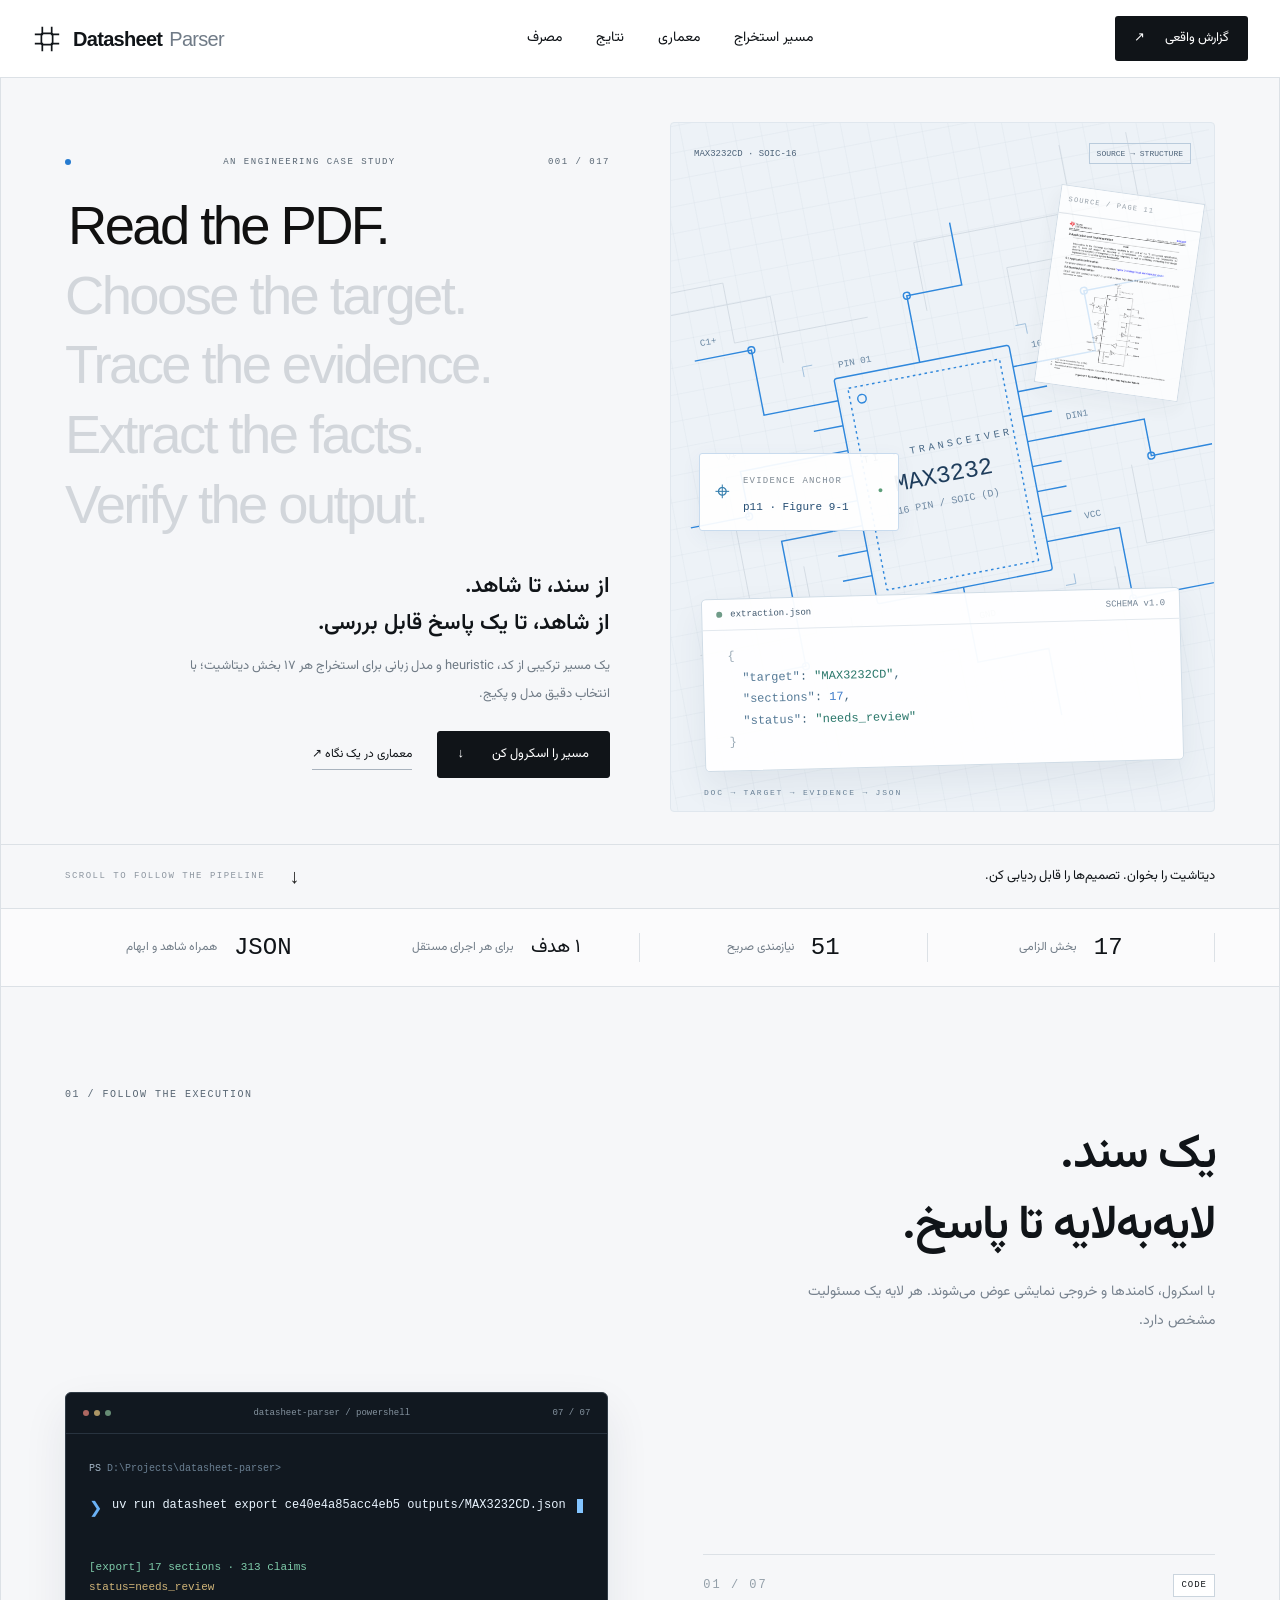
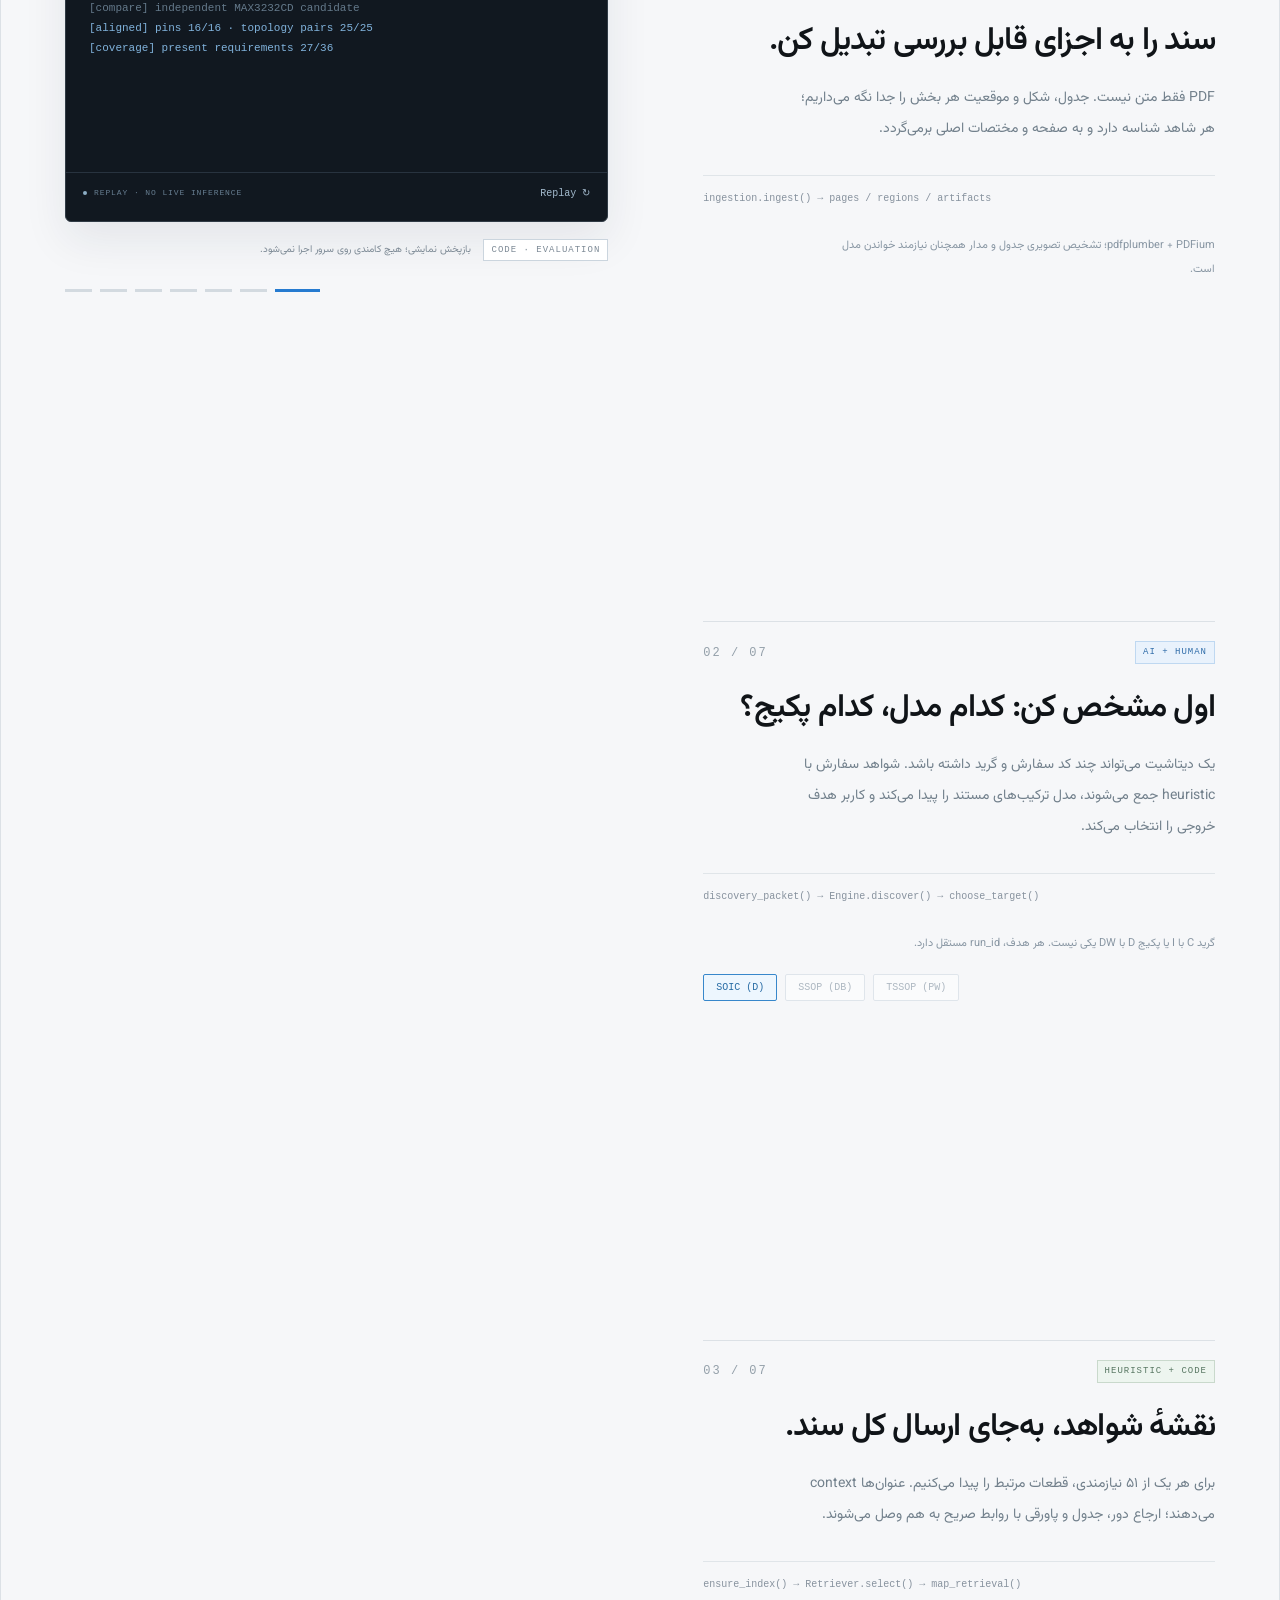
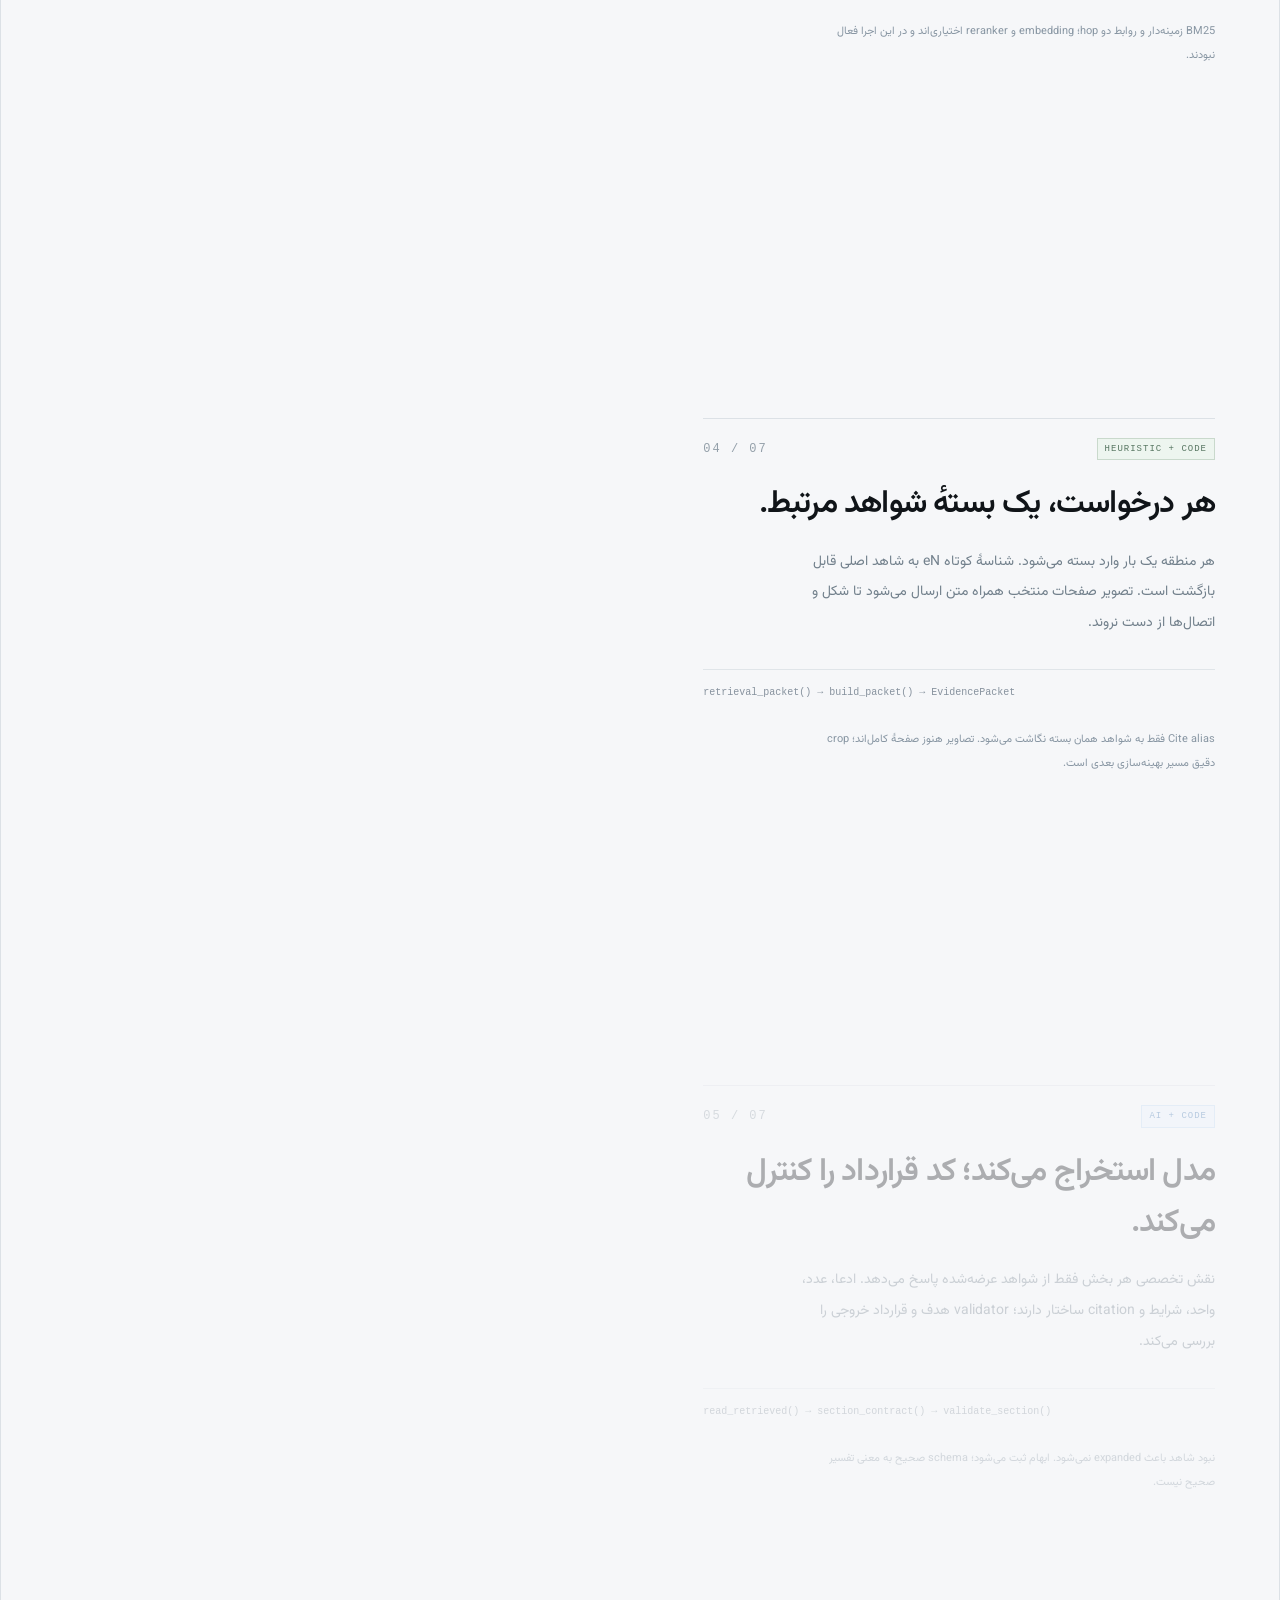
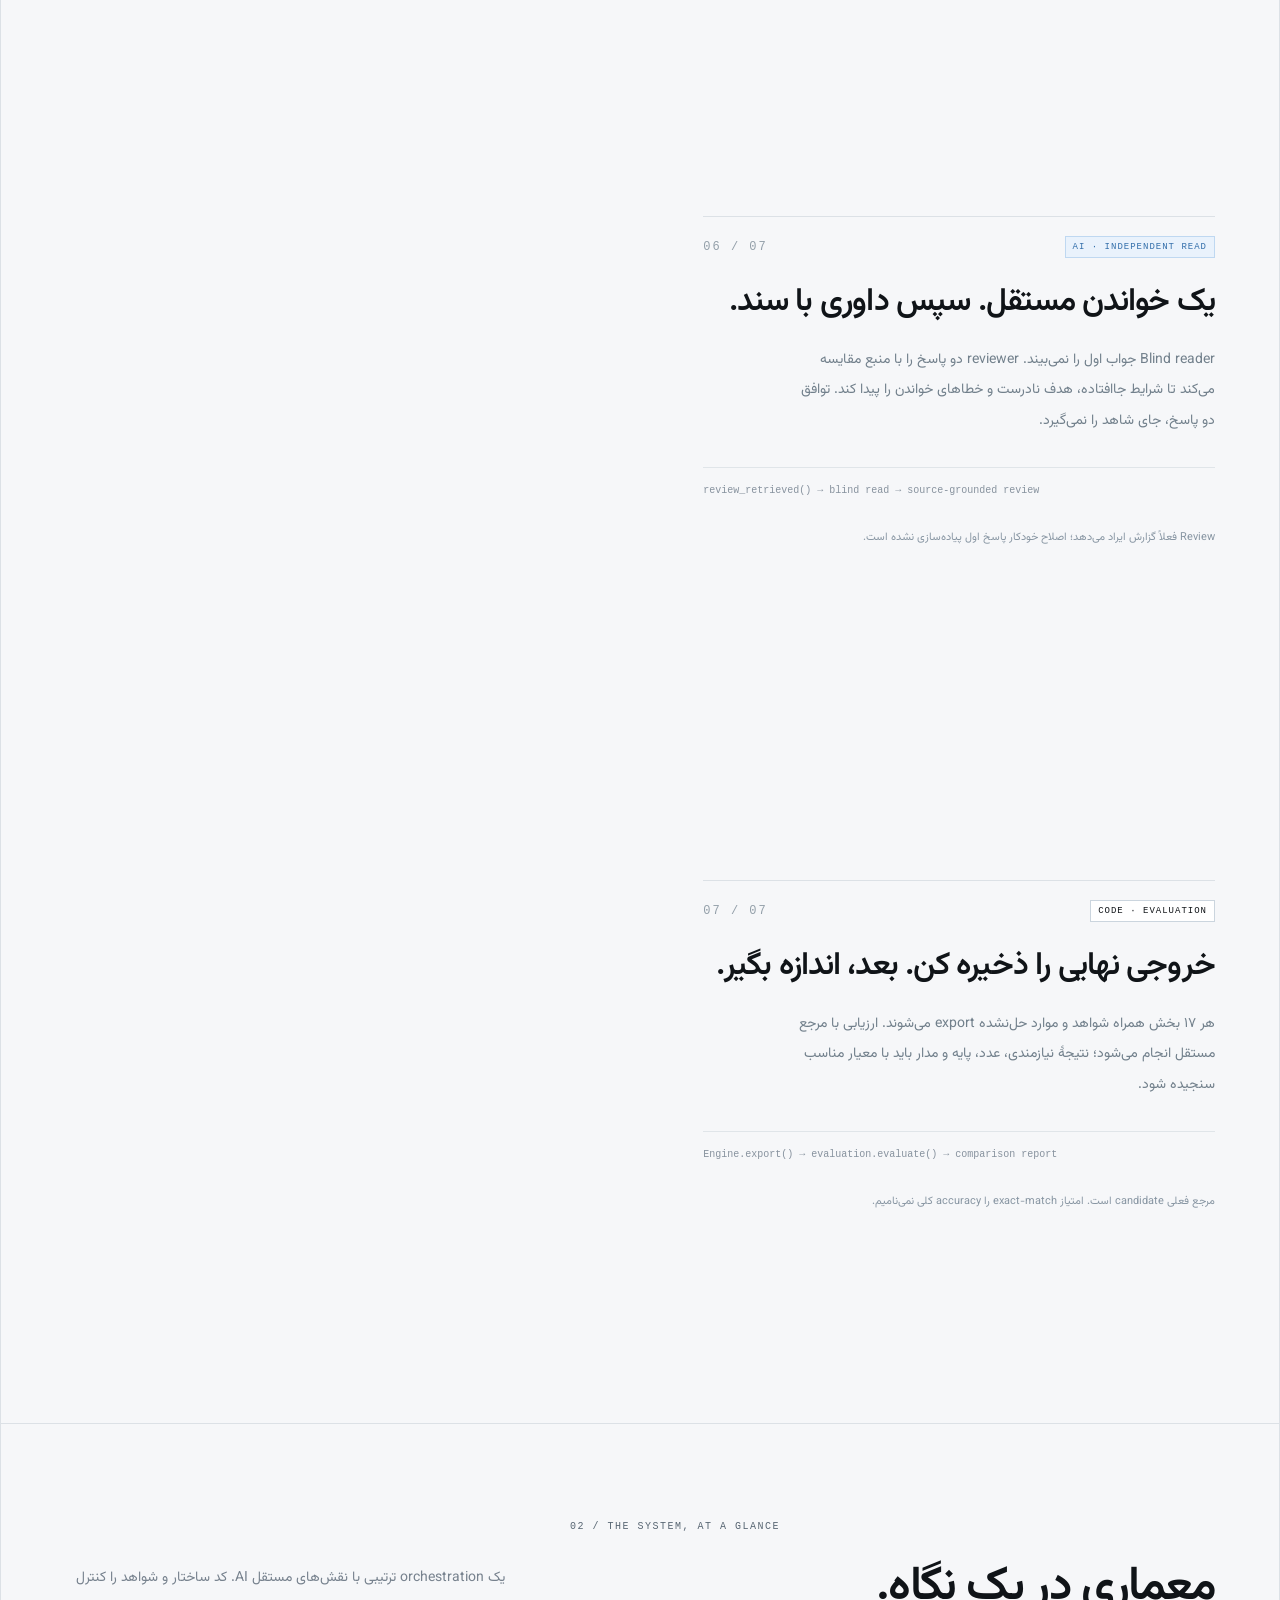
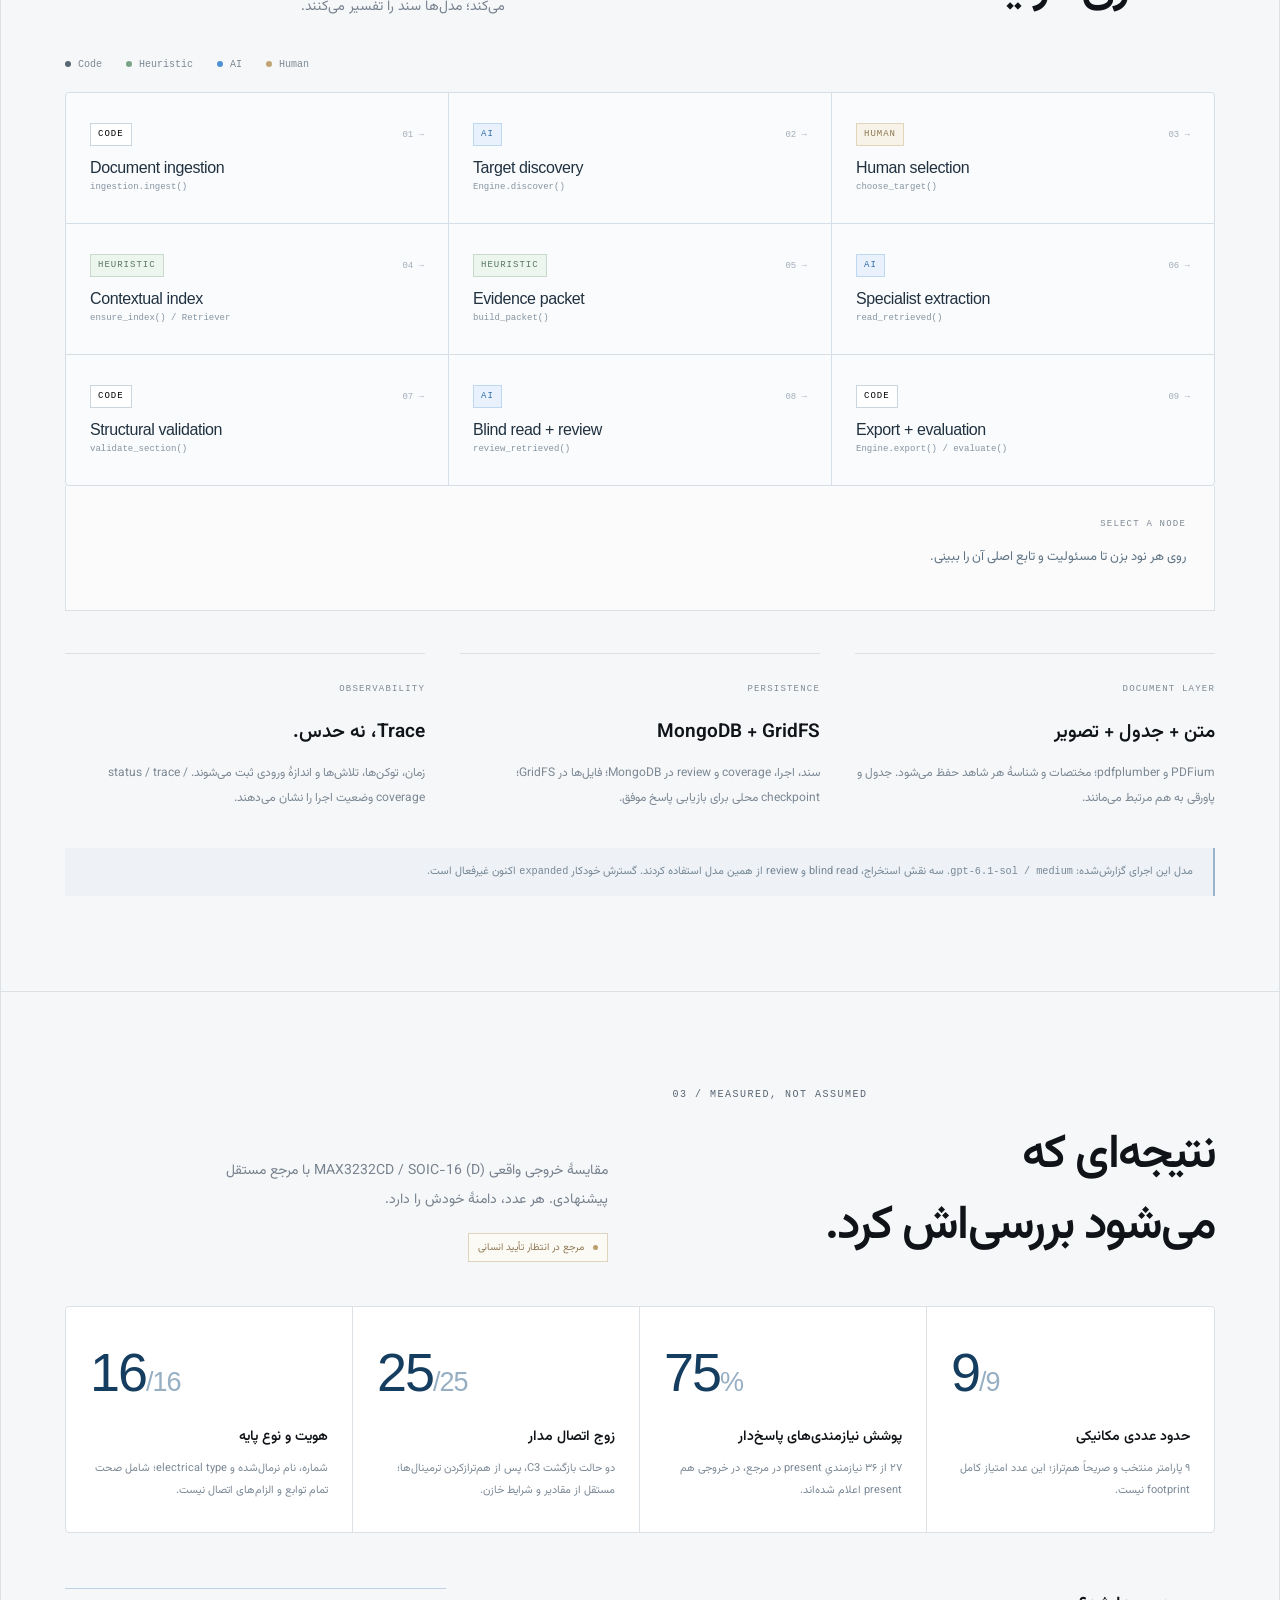
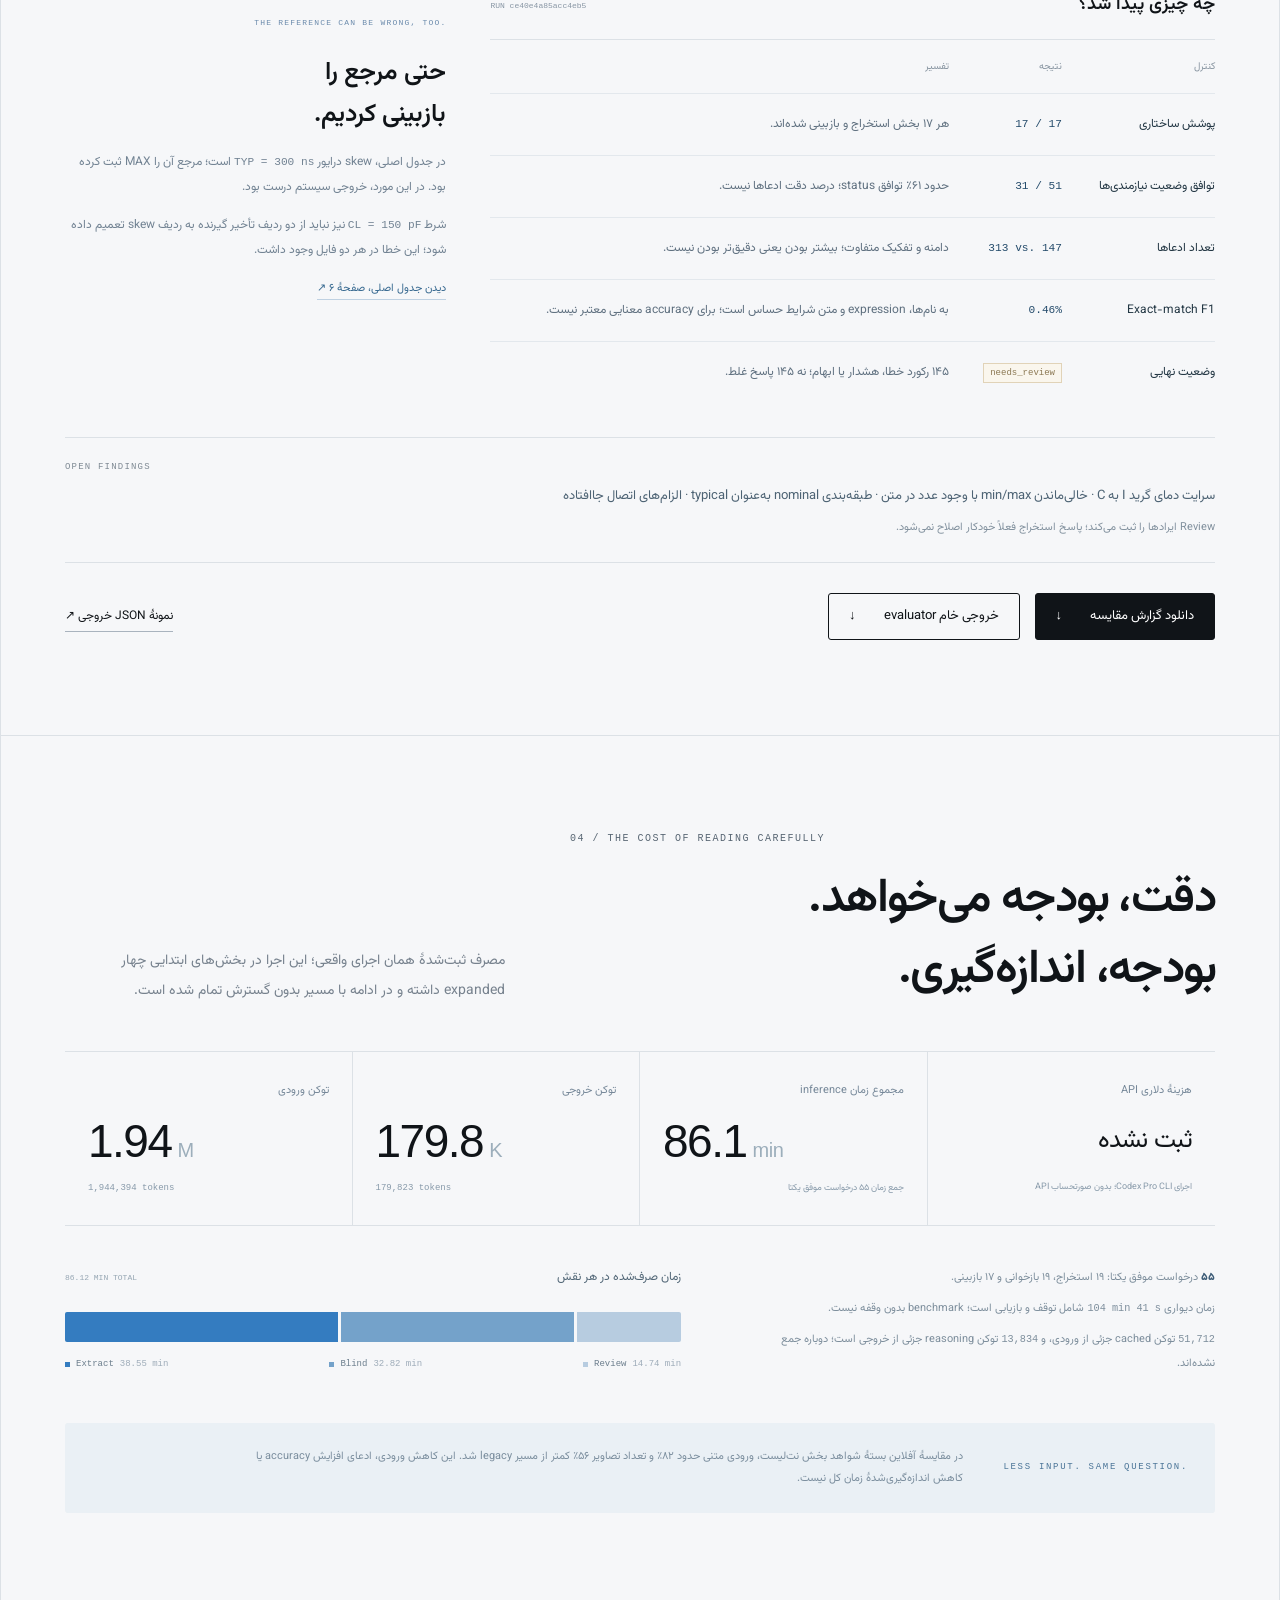
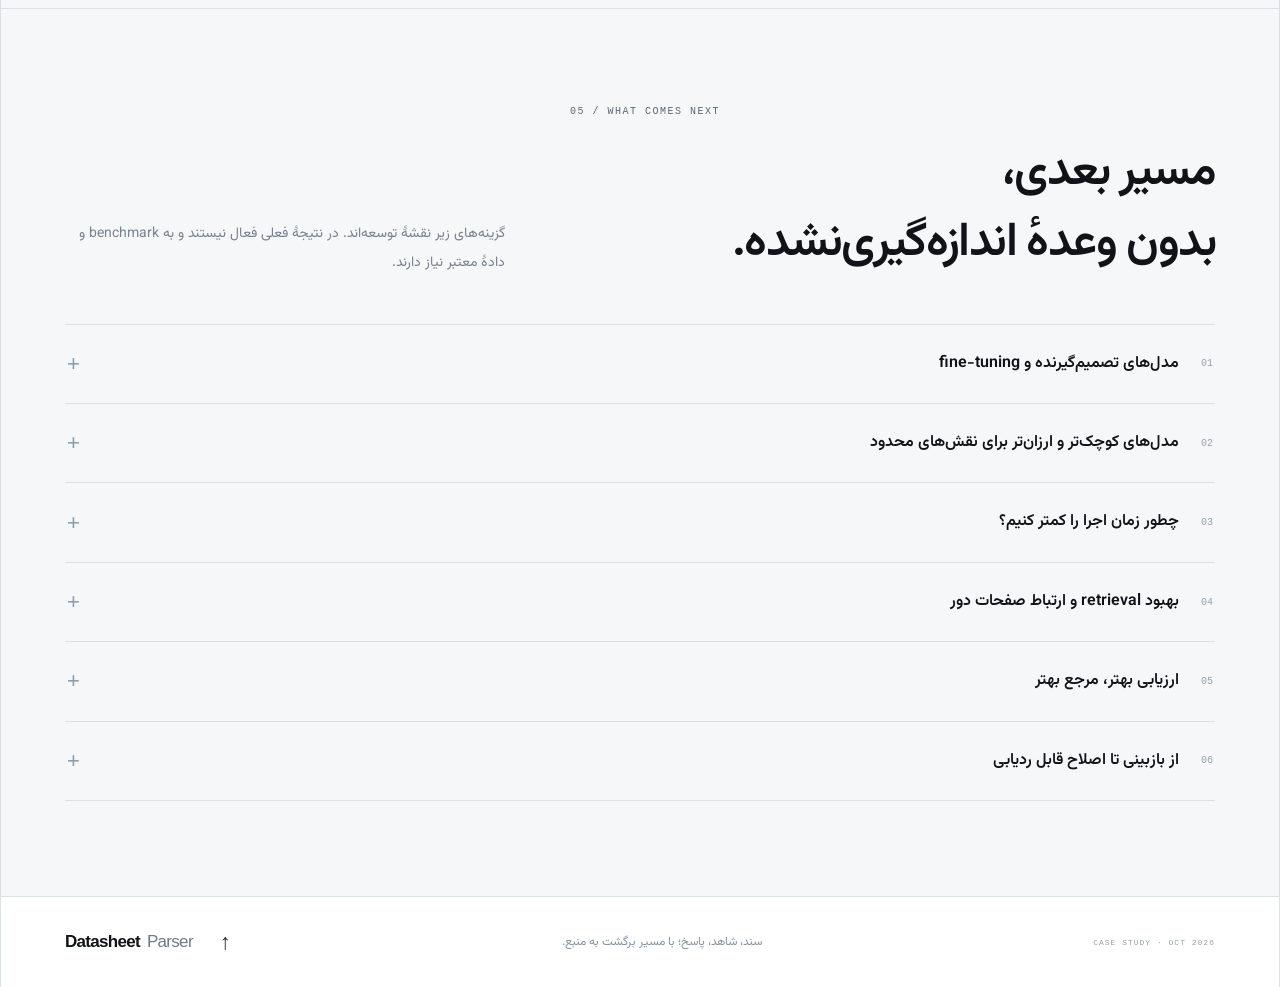
==== landing/index.html @ 8dd7b3b7 "Add interactive datasheet case study and isolated dana deployment" ====
<!doctype html>
<html lang="fa" dir="rtl">
<head>
  <meta charset="utf-8">
  <meta name="viewport" content="width=device-width,initial-scale=1">
  <meta name="theme-color" content="#f6f7f9">
  <meta name="description" content="روایت ساخت یک پایپلاین استخراج دیتاشیت: از PDF تا JSON، با شواهد، بازخوانی مستقل و ارزیابی قابل بررسی.">
  <title>Datasheet Parser — از سند تا شاهد</title>
  <link rel="icon" href="assets/favicon.svg" type="image/svg+xml">
  <link rel="stylesheet" href="styles.css">
  <script src="app.js" defer></script>
</head>
<body>
<a class="skip-link" href="#journey">رفتن به معماری</a>
<header class="topbar">
  <a class="brand" href="#top" aria-label="Datasheet Parser، ابتدای صفحه" dir="ltr"><svg viewBox="0 0 32 32" aria-hidden="true"><path d="M11 3v8H3m18-8v8h8M3 21h8v8m18-8h-8v8"/><rect x="10" y="10" width="12" height="12" rx="2"/></svg>Datasheet<span>Parser</span></a>
  <nav aria-label="منوی اصلی"><a href="#journey">مسیر استخراج</a><a href="#architecture">معماری</a><a href="#results">نتایج</a><a href="#cost">مصرف</a></nav>
  <a class="nav-cta" href="#results">گزارش واقعی <span aria-hidden="true">↗</span></a>
</header>
<main id="top" class="page-shell">
  <section class="hero" aria-labelledby="hero-title">
    <div class="hero-grid">
      <div class="hero-copy">
        <div class="eyebrow" dir="ltr"><span class="live-dot"></span> AN ENGINEERING CASE STUDY <span>001 / 017</span></div>
        <h1 id="hero-title" class="sr-only">از دیتاشیت تا خروجی ساختاریافته و قابل ردیابی</h1>
        <div class="hero-stages" dir="ltr" aria-hidden="true">
          <span class="hero-word active">Read the PDF.</span>
          <span class="hero-word">Choose the target.</span>
          <span class="hero-word">Trace the evidence.</span>
          <span class="hero-word">Extract the facts.</span>
          <span class="hero-word">Verify the output.</span>
        </div>
        <div class="hero-description"><p>از سند، تا شاهد.<br>از شاهد، تا یک پاسخ قابل بررسی.</p><span>یک مسیر ترکیبی از کد، heuristic و مدل زبانی برای استخراج هر ۱۷ بخش دیتاشیت؛ با انتخاب دقیق مدل و پکیج.</span></div>
        <div class="hero-actions"><a class="button primary" href="#journey">مسیر را اسکرول کن <span>↓</span></a><a class="text-link" href="#architecture">معماری در یک نگاه ↗</a></div>
      </div>
      <div class="hero-visual" aria-label="نمای تصویریِ تبدیل دیتاشیت به شواهد و JSON">
        <div class="blueprint-grid"></div>
        <div class="visual-topline" dir="ltr"><span>MAX3232CD · SOIC-16</span><span class="tag">SOURCE → STRUCTURE</span></div>
        <svg class="blueprint" viewBox="0 0 640 660" fill="none" aria-hidden="true">
          <g class="ghost-traces" stroke="#c2ccd6" stroke-width="1"><path d="M0 84h110v72h160M42 0v110h120v80M530 0v130h-88v70M640 480h-98v-94M0 510h140v-80M500 660v-160M140 660v-100h66"/><path d="M0 610h70v-300h110M610 0v80H340v82M300 660v-100h-30"/></g>
          <g stroke="#2582db" stroke-width="1.7"><rect x="217" y="220" width="210" height="270" rx="3"/><rect x="231" y="234" width="182" height="242" rx="1" stroke-dasharray="3 4"/><path d="M217 246h-35m35 30h-35m35 30h-35m35 30h-35m35 30h-35m35 30h-35m35 30h-35m35 30h-35M427 246h35m-35 30h35m-35 30h35m-35 30h35m-35 30h35m-35 30h35m-35 30h35m-35 30h35"/><path d="M182 246h-54v-78H60M182 306H88v54H18M182 396H120v150H45M462 246h64v-72h94M462 336h105v44h73M462 456h52v85h110M320 220v-80h66V65M320 490v90h85v80"/><circle cx="245" cy="249" r="5"/><circle cx="128" cy="168" r="4"/><circle cx="88" cy="360" r="4"/><circle cx="120" cy="546" r="4"/><circle cx="526" cy="174" r="4"/><circle cx="567" cy="380" r="4"/><circle cx="514" cy="541" r="4"/><circle cx="320" cy="140" r="4"/></g>
          <g class="signal-trace" stroke="#2582db" stroke-width="3"><path d="M18 360h70v-54h94M462 336h105v44h73M320 490v90h85v80"/></g>
          <g font-family="Consolas,monospace" text-anchor="middle"><text x="322" y="324" fill="#426382" font-size="12" letter-spacing="4">TI · TRANSCEIVER</text><text x="322" y="364" fill="#143454" font-size="28">MAX3232</text><text x="322" y="391" fill="#6a859f" font-size="12">16 PIN / SOIC (D)</text></g>
          <g fill="#63829e" font-family="Consolas,monospace" font-size="11"><text x="70" y="152">C1+</text><text x="74" y="290">V+</text><text x="477" y="319">DIN1</text><text x="476" y="438">VCC</text><text x="332" y="530">GND</text><text x="225" y="208">PIN 01</text><text x="453" y="228">16</text></g>
          <path d="M195 199h-12v12m256-12h12v12M195 511h-12v-12m256 12h12v-12" stroke="#96b9d9"/>
        </svg>
        <div class="source-tab"><span class="tiny-label" dir="ltr">SOURCE / PAGE 11</span><img src="assets/max3232-p11.png" alt="صفحهٔ ۱۱ دیتاشیت MAX3232، مدار کاربردی و اتصال خازن‌ها" width="918" height="1188"></div>
        <div class="evidence-callout" dir="ltr"><span class="crosshair">⌖</span><div><span class="tiny-label">EVIDENCE ANCHOR</span><code>p11 · Figure 9-1</code></div><span class="verified-dot">●</span></div>
        <div class="floating-output" dir="ltr"><div class="floating-head"><span><i></i> extraction.json</span><span>SCHEMA v1.0</span></div><pre><span class="muted">{</span>
  <span class="json-key">"target"</span>: <span class="json-string">"MAX3232CD"</span>,
  <span class="json-key">"sections"</span>: <span class="json-number">17</span>,
  <span class="json-key">"status"</span>: <span class="json-string">"needs_review"</span>
<span class="muted">}</span></pre></div>
        <span class="visual-index" dir="ltr">DOC → TARGET → EVIDENCE → JSON</span>
      </div>
    </div>
    <div class="hero-foot"><span>دیتاشیت را بخوان. تصمیم‌ها را قابل ردیابی کن.</span><span dir="ltr">SCROLL TO FOLLOW THE PIPELINE <span class="down-arrow">↓</span></span></div>
  </section>

  <div class="facts-strip"><div><strong dir="ltr">17</strong><span>بخش الزامی</span></div><div><strong dir="ltr">51</strong><span>نیازمندی صریح</span></div><div><strong>۱ هدف</strong><span>برای هر اجرای مستقل</span></div><div><strong dir="ltr">JSON</strong><span>همراه شاهد و ابهام</span></div></div>

  <section id="journey" class="journey" aria-labelledby="journey-title">
    <div class="section-heading"><span class="eyebrow" dir="ltr">01 / FOLLOW THE EXECUTION</span><h2 id="journey-title">یک سند.<br>لایه‌به‌لایه تا پاسخ.</h2><p>با اسکرول، کامندها و خروجی نمایشی عوض می‌شوند. هر لایه یک مسئولیت مشخص دارد.</p></div>
    <div class="journey-layout">
      <div class="terminal-track"><div class="terminal-sticky">
        <div class="terminal-window" dir="ltr"><div class="terminal-bar"><span class="window-dots"><i></i><i></i><i></i></span><span>datasheet-parser / powershell</span><span id="terminal-progress">01 / 07</span></div><div class="terminal-body"><div class="terminal-path"><span>PS</span> D:\Projects\datasheet-parser&gt;</div><div class="terminal-command"><span class="prompt-symbol">❯</span><code id="terminal-command"></code><span class="cursor" aria-hidden="true"></span></div><div id="terminal-output" class="terminal-output" aria-live="off"></div></div><div class="terminal-footer"><span><i></i> REPLAY · NO LIVE INFERENCE</span><button id="replay" type="button">Replay ↻</button></div></div>
        <div class="terminal-meta"><span id="terminal-role" class="node-label">CODE</span><span>بازپخش نمایشی؛ هیچ کامندی روی سرور اجرا نمی‌شود.</span></div>
        <div id="step-dots" class="step-dots" aria-label="انتخاب مرحله"></div>
      </div></div>
      <div id="story-steps" class="story-steps"></div>
    </div>
  </section>

  <section id="architecture" class="architecture section-pad" aria-labelledby="architecture-title">
    <div class="section-heading split-heading"><div><span class="eyebrow" dir="ltr">02 / THE SYSTEM, AT A GLANCE</span><h2 id="architecture-title">معماری در یک نگاه.</h2></div><p>یک orchestration ترتیبی با نقش‌های مستقل AI. کد ساختار و شواهد را کنترل می‌کند؛ مدل‌ها سند را تفسیر می‌کنند.</p></div>
    <div class="legend"><span><i class="code-dot"></i>Code</span><span><i class="heuristic-dot"></i>Heuristic</span><span><i class="ai-dot"></i>AI</span><span><i class="human-dot"></i>Human</span></div>
    <div class="arch-flow" id="arch-flow"></div>
    <div class="arch-detail" id="arch-detail" aria-live="polite"><span class="tiny-label" dir="ltr">SELECT A NODE</span><p>روی هر نود بزن تا مسئولیت و تابع اصلی آن را ببینی.</p></div>
    <div class="infrastructure"><div><span class="tiny-label" dir="ltr">DOCUMENT LAYER</span><h3>متن + جدول + تصویر</h3><p>PDFium و pdfplumber؛ مختصات و شناسهٔ هر شاهد حفظ می‌شود. جدول و پاورقی به هم مرتبط می‌مانند.</p></div><div><span class="tiny-label" dir="ltr">PERSISTENCE</span><h3>MongoDB + GridFS</h3><p>سند، اجرا، coverage و review در MongoDB؛ فایل‌ها در GridFS؛ checkpoint محلی برای بازیابی پاسخ موفق.</p></div><div><span class="tiny-label" dir="ltr">OBSERVABILITY</span><h3>Trace، نه حدس.</h3><p>زمان، توکن‌ها، تلاش‌ها و اندازهٔ ورودی ثبت می‌شوند. status / trace / coverage وضعیت اجرا را نشان می‌دهند.</p></div></div>
    <p class="architecture-note">مدل این اجرای گزارش‌شده: <bdi>gpt-6.1-sol / medium</bdi>. سه نقش استخراج، blind read و review از همین مدل استفاده کردند. گسترش خودکار <bdi>expanded</bdi> اکنون غیرفعال است.</p>
  </section>

  <section id="results" class="results section-pad" aria-labelledby="results-title">
    <div class="section-heading split-heading"><div><span class="eyebrow" dir="ltr">03 / MEASURED, NOT ASSUMED</span><h2 id="results-title">نتیجه‌ای که<br>می‌شود بررسی‌اش کرد.</h2></div><div><p>مقایسهٔ خروجی واقعی MAX3232CD / SOIC-16 (D) با مرجع مستقل پیشنهادی. هر عدد، دامنهٔ خودش را دارد.</p><span class="report-badge"><i></i> مرجع در انتظار تأیید انسانی</span></div></div>
    <div class="result-metrics"><article><span class="metric-number" dir="ltr">16<span>/16</span></span><h3>هویت و نوع پایه</h3><p>شماره، نام نرمال‌شده و electrical type؛ شامل صحت تمام توابع و الزام‌های اتصال نیست.</p></article><article><span class="metric-number" dir="ltr">25<span>/25</span></span><h3>زوج اتصال مدار</h3><p>دو حالت بازگشت C3، پس از هم‌ترازکردن ترمینال‌ها؛ مستقل از مقادیر و شرایط خازن.</p></article><article><span class="metric-number" dir="ltr">75<span>%</span></span><h3>پوشش نیازمندی‌های پاسخ‌دار</h3><p>۲۷ از ۳۶ نیازمندیِ present در مرجع، در خروجی هم present اعلام شده‌اند.</p></article><article><span class="metric-number" dir="ltr">9<span>/9</span></span><h3>حدود عددی مکانیکی</h3><p>۹ پارامتر منتخب و صریحاً هم‌تراز؛ این عدد امتیاز کامل footprint نیست.</p></article></div>
    <div class="results-body"><div class="report-table-wrap"><div class="table-heading"><h3>چه چیزی پیدا شد؟</h3><span dir="ltr">RUN ce40e4a85acc4eb5</span></div><table><thead><tr><th>کنترل</th><th>نتیجه</th><th>تفسیر</th></tr></thead><tbody><tr><td>پوشش ساختاری</td><td><bdi>17 / 17</bdi></td><td>هر ۱۷ بخش استخراج و بازبینی شده‌اند.</td></tr><tr><td>توافق وضعیت نیازمندی‌ها</td><td><bdi>31 / 51</bdi></td><td>حدود ۶۱٪ توافق status؛ درصد دقت ادعاها نیست.</td></tr><tr><td>تعداد ادعاها</td><td><bdi>313 vs. 147</bdi></td><td>دامنه و تفکیک متفاوت؛ بیشتر بودن یعنی دقیق‌تر بودن نیست.</td></tr><tr><td>Exact-match F1</td><td><bdi>0.46%</bdi></td><td>به نام‌ها، expression و متن شرایط حساس است؛ برای accuracy معنایی معتبر نیست.</td></tr><tr><td>وضعیت نهایی</td><td><span class="status-pill">needs_review</span></td><td>۱۴۵ رکورد خطا، هشدار یا ابهام؛ نه ۱۴۵ پاسخ غلط.</td></tr></tbody></table></div><aside class="finding-note"><span class="tiny-label" dir="ltr">THE REFERENCE CAN BE WRONG, TOO.</span><h3>حتی مرجع را<br>بازبینی کردیم.</h3><p>در جدول اصلی، skew درایور <bdi>TYP = 300 ns</bdi> است؛ مرجع آن را MAX ثبت کرده بود. در این مورد، خروجی سیستم درست بود.</p><p>شرط <bdi>CL = 150 pF</bdi> نیز نباید از دو ردیف تأخیر گیرنده به ردیف skew تعمیم داده شود؛ این خطا در هر دو فایل وجود داشت.</p><a href="assets/max3232-p6.png" target="_blank" rel="noopener">دیدن جدول اصلی، صفحهٔ ۶ ↗</a></aside></div>
    <div class="report-errors"><span class="tiny-label" dir="ltr">OPEN FINDINGS</span><p>سرایت دمای گرید I به C · خالی‌ماندن min/max با وجود عدد در متن · طبقه‌بندی nominal به‌عنوان typical · الزام‌های اتصال جاافتاده</p><span>Review ایرادها را ثبت می‌کند؛ پاسخ استخراج فعلاً خودکار اصلاح نمی‌شود.</span></div>
    <div class="download-row"><a class="button primary" href="reports/comparison.json" download>دانلود گزارش مقایسه <span>↓</span></a><a class="button secondary" href="reports/evaluation.json" download>خروجی خام evaluator <span>↓</span></a><button class="text-link" id="show-sample" type="button">نمونهٔ JSON خروجی ↗</button></div>
  </section>

  <section id="cost" class="cost section-pad" aria-labelledby="cost-title">
    <div class="section-heading split-heading"><div><span class="eyebrow" dir="ltr">04 / THE COST OF READING CAREFULLY</span><h2 id="cost-title">دقت، بودجه می‌خواهد.<br>بودجه، اندازه‌گیری.</h2></div><p>مصرف ثبت‌شدهٔ همان اجرای واقعی؛ این اجرا در بخش‌های ابتدایی چهار expanded داشته و در ادامه با مسیر بدون گسترش تمام شده است.</p></div>
    <div class="cost-metrics"><div><span>توکن ورودی</span><strong dir="ltr">1.94<span>M</span></strong><small dir="ltr">1,944,394 tokens</small></div><div><span>توکن خروجی</span><strong dir="ltr">179.8<span>K</span></strong><small dir="ltr">179,823 tokens</small></div><div><span>مجموع زمان inference</span><strong dir="ltr">86.1<span>min</span></strong><small>جمع زمان ۵۵ درخواست موفق یکتا</small></div><div><span>هزینهٔ دلاری API</span><strong class="unpriced">ثبت نشده</strong><small>اجرای Codex Pro CLI؛ بدون صورتحساب API</small></div></div>
    <div class="cost-breakdown"><div class="cost-chart"><div class="chart-title"><span>زمان صرف‌شده در هر نقش</span><span dir="ltr">86.12 MIN TOTAL</span></div><div class="stacked-bar"><span class="extract-bar" style="width:44.77%" aria-label="استخراج: ۳۸٫۵۵ دقیقه"></span><span class="blind-bar" style="width:38.11%" aria-label="بازخوانی: ۳۲٫۸۲ دقیقه"></span><span class="review-bar" style="width:17.12%" aria-label="بازبینی: ۱۴٫۷۴ دقیقه"></span></div><div class="chart-legend"><span><i class="extract-bar"></i>Extract <bdi>38.55 min</bdi></span><span><i class="blind-bar"></i>Blind <bdi>32.82 min</bdi></span><span><i class="review-bar"></i>Review <bdi>14.74 min</bdi></span></div></div><div class="cost-detail"><p><strong>۵۵</strong> درخواست موفق یکتا: ۱۹ استخراج، ۱۹ بازخوانی و ۱۷ بازبینی.</p><p>زمان دیواری <bdi>104 min 41 s</bdi> شامل توقف و بازیابی است؛ benchmark بدون وقفه نیست.</p><p><bdi>51,712</bdi> توکن cached جزئی از ورودی، و <bdi>13,834</bdi> توکن reasoning جزئی از خروجی است؛ دوباره جمع نشده‌اند.</p></div></div>
    <div class="optimization-note"><span dir="ltr">LESS INPUT. SAME QUESTION.</span><p>در مقایسهٔ آفلاین بستهٔ شواهد بخش نت‌لیست، ورودی متنی حدود ۸۲٪ و تعداد تصاویر ۵۶٪ کمتر از مسیر legacy شد. این کاهش ورودی، ادعای افزایش accuracy یا کاهش اندازه‌گیری‌شدهٔ زمان کل نیست.</p></div>
  </section>

  <section id="next" class="next section-pad" aria-labelledby="next-title"><div class="section-heading split-heading"><div><span class="eyebrow" dir="ltr">05 / WHAT COMES NEXT</span><h2 id="next-title">مسیر بعدی،<br>بدون وعدهٔ اندازه‌گیری‌نشده.</h2></div><p>گزینه‌های زیر نقشهٔ توسعه‌اند. در نتیجهٔ فعلی فعال نیستند و به benchmark و دادهٔ معتبر نیاز دارند.</p></div>
    <div class="accordion">
      <details><summary><span class="accordion-index" dir="ltr">01</span><span>مدل‌های تصمیم‌گیرنده و fine-tuning</span><span class="accordion-plus" aria-hidden="true">+</span></summary><div class="accordion-content"><span class="out-of-scope">خارج از محدودهٔ زمانی این تسک</span><p>تصمیم‌های محدود مانند انتخاب صفحه، نوع بخش، ارتباط شاهد با هدف و نیاز به بررسی انسانی را می‌توان به یک مدل decision سپرد. استخراج کامل JSON همچنان وظیفهٔ جداگانه‌ای است.</p><p><bdi>pplx-decider-v1.1-27b</bdi> یک checkpoint تصمیم‌گیری با readout جداگانه است. استفاده و fine-tuning برای این مسئله، پیشنهاد پژوهشی است و هنوز اجرا یا ارزیابی نشده. باید با برچسب‌های صفحات و شواهد درست/نادرست و مجموعهٔ آزمون مستقل بررسی شود.</p><p class="technical-note">طبق model card، مسیر inference اختصاصی باید حفظ شود؛ سقف ورودی ۸٬۱۹۲ توکن است و وزن‌های اعلام‌شده حدود ۴۹ GiB حافظه می‌خواهند، به‌علاوهٔ حافظهٔ کاری. صرف نصب مدل، تضمین سرعت یا دقت نیست.</p><a href="https://huggingface.co/perplexity-ai/pplx-decider-v1.1-27b" target="_blank" rel="noopener">Model card رسمی در Hugging Face ↗</a></div></details>
      <details><summary><span class="accordion-index" dir="ltr">02</span><span>مدل‌های کوچک‌تر و ارزان‌تر برای نقش‌های محدود</span><span class="accordion-plus" aria-hidden="true">+</span></summary><div class="accordion-content"><p>مدل سبک‌تر برای classification و routing؛ مدل قوی‌تر برای جدول، مدار و بازبینی موارد حساس. معماری LLM Provider محل تعویض backend را دارد، ولی مسیردهی خودکار به مدل متفاوت برای هر نقش هنوز پیاده‌سازی نشده است.</p><p>تصمیم انتخاب مدل باید با هزینهٔ واقعی، زمان، پوشش و خطاهای بحرانی سنجیده شود. فعلاً هیچ درصد دقت یا صرفه‌جویی برای یک مدل جایگزین اعلام نمی‌کنیم.</p></div></details>
      <details><summary><span class="accordion-index" dir="ltr">03</span><span>چطور زمان اجرا را کمتر کنیم؟</span><span class="accordion-plus" aria-hidden="true">+</span></summary><div class="accordion-content"><p>محدودکردن دقیق شواهد به مدل و پکیج، برش معتبر تصویر به‌جای صفحهٔ کامل، حذف شرایط تکراری از پاسخ و رساندن فقط شواهد موردنیاز به reviewer. هر تغییر باید با پاسخ مرجع ثابت سنجیده شود.</p><p>پشتیبانی از دو worker در کد وجود دارد؛ اجرای گزارش‌شده با یک worker انجام شد. موازی‌سازی می‌تواند زمان دیواری را کم کند، اما تعداد توکن‌ها را خودبه‌خود کم نمی‌کند و اثرش هنوز benchmark نشده است. گسترش خودکار اکنون غیرفعال است.</p></div></details>
      <details><summary><span class="accordion-index" dir="ltr">04</span><span>بهبود retrieval و ارتباط صفحات دور</span><span class="accordion-plus" aria-hidden="true">+</span></summary><div class="accordion-content"><p>ایندکس فعلی عنوان، متن، جدول، پاورقی و ارجاع‌ها را نگه می‌دارد. BM25 بر متن دارای context اجرا می‌شود و لینک‌های صریح تا دو hop دنبال می‌شوند؛ بنابراین نزدیکی صفحه تنها معیار انتخاب نیست.</p><p>Embedding و reranker محلی به‌صورت اختیاری پشتیبانی می‌شوند، ولی در این اجرا فعال نبودند. مرحلهٔ بعد، سنجش recall شاهد و تشخیص اینکه خطا از انتخاب منبع آمده یا از خواندن آن است.</p></div></details>
      <details><summary><span class="accordion-index" dir="ltr">05</span><span>ارزیابی بهتر، مرجع بهتر</span><span class="accordion-plus" aria-hidden="true">+</span></summary><div class="accordion-content"><p>نام استاندارد پارامتر، واحد و قرارداد ثابت min/typ/max، هم‌ترازی ترمینال‌های مدار و نمرهٔ جداگانه برای عدد، شرط، هدف و استناد. Exact-matchِ متن آزاد برای سنجش accuracy کافی نیست.</p><p>مرجع فعلی candidate است. ابتدا خطاهای پیدا‌شده در آن اصلاح و تأیید انسانی ثبت می‌شود؛ سپس یک نسخهٔ ثابت برای مقایسهٔ معماری‌ها نگه می‌داریم. دادهٔ gold نباید وارد پرامپت استخراج شود.</p></div></details>
      <details><summary><span class="accordion-index" dir="ltr">06</span><span>از بازبینی تا اصلاح قابل ردیابی</span><span class="accordion-plus" aria-hidden="true">+</span></summary><div class="accordion-content"><p>بازبین فعلی مسئله‌ها را ثبت می‌کند و جواب اول را بازنویسی نمی‌کند. قدم بعدی، اصلاح محدود به ادعاهای مسئله‌دار با شاهد اصلی، حفظ نسخهٔ قبل و بعد، و اجرای دوبارهٔ validator است.</p><p>توافق دو مدل به‌تنهایی مدرک صحت نیست. وضعیت ambiguous یا needs_review باید قابل مشاهده بماند تا جواب نامطمئن به پاسخ قطعی تبدیل نشود.</p></div></details>
    </div>
  </section>
  <footer class="footer"><a class="brand" href="#top" dir="ltr">Datasheet<span>Parser</span><span class="footer-arrow">↑</span></a><p>سند، شاهد، پاسخ؛ با مسیر برگشت به منبع.</p><span dir="ltr">CASE STUDY · OCT 2026</span></footer>
</main>
<dialog id="json-dialog"><div class="dialog-header"><span dir="ltr">extraction.json · compact preview</span><button id="close-dialog" type="button" aria-label="بستن نمونهٔ JSON">×</button></div><p>خلاصهٔ واقعی همان اجرا؛ لیست کامل ادعاها در این پیش‌نمایش نمایش داده نمی‌شود.</p><pre id="json-sample" dir="ltr"></pre><a href="reports/output-summary.json" download>دانلود خلاصهٔ ساختاریافته ↓</a></dialog>
</body>
</html>
---- landing/styles.css ----
@font-face{font-family:Vazirmatn;src:url('assets/vazirmatn-400.ttf') format('truetype');font-weight:400;font-display:swap}
@font-face{font-family:Vazirmatn;src:url('assets/vazirmatn-600.ttf') format('truetype');font-weight:600;font-display:swap}
@font-face{font-family:Vazirmatn;src:url('assets/vazirmatn-800.ttf') format('truetype');font-weight:800;font-display:swap}
:root{--paper:#f6f7f9;--ink:#101418;--muted:#727c87;--line:#dce1e6;--blue:#267bd0;--blue-light:#eaf3fc;--mono:Consolas,'SFMono-Regular','Liberation Mono',monospace;--font:Vazirmatn,Arial,sans-serif}
*{box-sizing:border-box}html{scroll-behavior:smooth;scroll-padding-top:92px}body{margin:0;color:var(--ink);background:var(--paper);font-family:var(--font);font-size:15px;line-height:1.9}button,a,summary{-webkit-tap-highlight-color:transparent}a{color:inherit;text-decoration:none}button,input{font:inherit}button{cursor:pointer}button:disabled{cursor:default}a:focus-visible,button:focus-visible,summary:focus-visible{outline:3px solid #78b9f3;outline-offset:5px}::selection{background:#cde8ff;color:#14283a}.sr-only{position:absolute;width:1px;height:1px;padding:0;margin:-1px;overflow:hidden;clip:rect(0,0,0,0);white-space:nowrap;border:0}.skip-link{position:fixed;top:-80px;right:20px;z-index:1000;background:white;padding:12px 24px}.skip-link:focus{top:12px}p{margin:0}h1,h2,h3{margin:0;font-weight:600}bdi,code,pre{font-family:var(--mono)}bdi{font-size:.93em}pre{margin:0;white-space:pre-wrap;overflow-wrap:anywhere}.topbar{height:78px;position:sticky;top:0;z-index:60;background:rgba(255,255,255,.96);backdrop-filter:blur(15px);border-bottom:1px solid var(--line);display:flex;align-items:center;justify-content:space-between;padding:0 max(32px,calc((100vw - 1440px)/2 + 36px));direction:ltr;gap:26px}.brand{display:flex;align-items:center;gap:7px;font-size:20px;font-family:Arial,sans-serif;font-weight:600;letter-spacing:-.7px;line-height:1.2;white-space:nowrap}.brand>span{font-weight:400;color:#707b87}.brand svg{width:30px;height:30px;fill:none;stroke:currentColor;stroke-width:1.8;margin-right:4px}.topbar nav{display:flex;gap:34px;direction:rtl;font-size:14px}.topbar nav a{position:relative}.topbar nav a::after{content:'';position:absolute;bottom:-5px;left:50%;right:50%;height:1px;background:var(--ink);transition:.2s}.topbar nav a:hover::after{left:0;right:0}.nav-cta{direction:rtl;padding:10px 19px;background:#101418;color:white;display:flex;gap:20px;align-items:center;border-radius:3px;font-size:13px}.nav-cta:hover{background:#2c3842}.page-shell{max-width:1440px;margin:auto;border-inline:1px solid var(--line)}.hero{position:relative;border-bottom:1px solid var(--line)}.hero-grid{display:grid;grid-template-columns:1fr 1fr;gap:60px;padding:44px 64px 32px;direction:ltr;min-height:720px;height:calc(100svh - 134px);max-height:870px}.hero-copy{display:flex;flex-direction:column;justify-content:center;direction:rtl}.eyebrow{display:flex;align-items:center;gap:10px;font:10px/1.5 var(--mono);letter-spacing:1.5px;color:#586673}.hero-copy>.eyebrow{justify-content:space-between;font-size:9px;margin-bottom:22px}.live-dot{width:6px;height:6px;background:var(--blue);border-radius:50%;display:inline-block;flex:none}.hero-stages{display:flex;flex-direction:column;gap:0;margin-bottom:25px}.hero-word{display:block;font-family:Arial,sans-serif;font-weight:400;line-height:1.28;letter-spacing:-2.6px;font-size:clamp(35px,4.25vw,61px);color:#d2d6db;transition:color .6s ease,transform .6s ease}.hero-word.active{color:#111;transform:translateX(3px)}.hero-description{max-width:450px;padding-left:20px;margin-top:5px}.hero-description p{font-size:22px;line-height:1.65;margin-bottom:10px;font-weight:600}.hero-description>span{color:#717c87;font-size:13px;line-height:2}.hero-actions{display:flex;align-items:center;gap:25px;margin-top:22px}.button{display:inline-flex;align-items:center;justify-content:center;gap:28px;padding:11px 20px;border:1px solid var(--ink);border-radius:3px;line-height:1.8;font-size:13px;transition:background .2s,transform .2s}.button:hover{transform:translateY(-2px)}.primary{background:var(--ink);color:white}.primary:hover{background:#2d3943}.secondary{background:transparent;color:var(--ink)}.secondary:hover{background:white}.text-link{border:0;background:none;color:var(--ink);padding:0;font-size:12px;border-bottom:1px solid #a9b3be;line-height:2.5}.hero-visual{position:relative;min-height:550px;height:100%;overflow:hidden;border-radius:4px;background:#edf2f7;border:1px solid #e0e7ee}.blueprint-grid{position:absolute;inset:0;background-image:linear-gradient(#b9c8d430 1px,transparent 1px),linear-gradient(90deg,#b9c8d430 1px,transparent 1px);background-size:22px 22px;transform:rotate(-11deg) scale(1.2);opacity:.7}.visual-topline{position:absolute;top:20px;left:23px;right:23px;display:flex;justify-content:space-between;align-items:center;font:9px var(--mono);color:#4d6379;z-index:2}.tag{font-size:8px;padding:5px 7px;border:1px solid #b9cbdc}.blueprint{position:absolute;inset:25px 0 0;width:100%;height:calc(100% - 25px);transform:rotate(-11deg) translateY(-26px);opacity:.95}.ghost-traces{opacity:.65}.signal-trace{stroke-dasharray:400;stroke-dashoffset:400;animation:signal 8s linear infinite}@keyframes signal{0%{stroke-dashoffset:400;opacity:0}15%{opacity:.8}80%{stroke-dashoffset:0;opacity:.8}100%{stroke-dashoffset:0;opacity:0}}.source-tab{position:absolute;width:145px;height:200px;top:70px;right:22px;border:1px solid #cad6e1;background:white;box-shadow:0 8px 25px #324b6210;transform:rotate(8deg);overflow:hidden;opacity:.8}.source-tab .tiny-label{display:block;position:relative;z-index:1;padding:8px;background:#fff;border-bottom:1px solid var(--line);font-size:7px}.source-tab img{width:100%;height:auto}.evidence-callout{position:absolute;left:28px;top:48%;display:flex;align-items:center;gap:13px;padding:12px 15px;background:#ffffffee;border:1px solid #c8dbee;border-radius:3px;box-shadow:0 6px 20px #38638a10}.crosshair{font:26px Arial;color:#367fae}.tiny-label{font:9px/1.5 var(--mono);letter-spacing:1.2px;color:#7f8a94}.evidence-callout code{display:block;font-size:11px;color:#244d73;margin-top:2px}.verified-dot{font-size:9px;color:#5c9e79;margin-left:16px}.floating-output{position:absolute;left:32px;right:32px;bottom:45px;background:#fffffff5;border:1px solid #d0dce6;border-radius:5px;box-shadow:0 15px 35px #233c5512;transform:rotate(-1.5deg);overflow:hidden}.floating-head{display:flex;justify-content:space-between;align-items:center;border-bottom:1px solid #e2e8ee;padding:10px 14px;font:9px var(--mono);color:#728394}.floating-head>span:first-child{display:flex;align-items:center;gap:8px;color:#40586d}.floating-head i{width:6px;height:6px;border-radius:50%;background:#6f9b88}.floating-output pre{padding:16px 24px;font:12px/1.8 var(--mono);color:#42647d}.json-key{color:#547996}.json-string{color:#287669}.json-number{color:#3a79c8}.muted{color:#9babb7}.visual-index{position:absolute;bottom:14px;left:33px;font:8px var(--mono);letter-spacing:1.8px;color:#698096}.hero-foot{display:flex;justify-content:space-between;align-items:center;padding:19px 64px;border-top:1px solid var(--line);font-size:13px}.hero-foot>span:last-child{font:9px var(--mono);letter-spacing:1.5px;color:#8d96a0;display:flex;align-items:center;gap:24px}.down-arrow{color:#222;font:20px Arial;animation:nudge 2s ease infinite}@keyframes nudge{50%{transform:translateY(4px)}}.facts-strip{display:grid;grid-template-columns:repeat(4,1fr);border-bottom:1px solid var(--line);padding:24px 64px;background:#fff9}.facts-strip>div{display:flex;align-items:center;justify-content:center;gap:17px;border-inline-start:1px solid var(--line)}.facts-strip>div:last-child{border-inline-start:0}.facts-strip strong{font:24px var(--mono);font-weight:400}.facts-strip strong:not([dir]){font-family:var(--font);font-size:19px}.facts-strip span{font-size:12px;color:#737e89}.section-heading{padding:0 64px}.section-heading h2{font-size:clamp(30px,3.7vw,49px);line-height:1.5;letter-spacing:-1.6px;margin-top:18px}.section-heading>p,.split-heading>p,.split-heading>div>p{color:#77828e;max-width:440px;font-size:14px;line-height:2.1;margin-top:16px}.journey{padding-top:100px;border-bottom:1px solid var(--line)}.journey-layout{display:grid;grid-template-columns:1.03fr .97fr;gap:95px;padding:0 64px;direction:ltr;margin-top:35px;position:relative}.terminal-track{position:relative}.terminal-sticky{position:sticky;top:125px;padding-top:20px;padding-bottom:65px}.terminal-window{background:#111820;color:#d4dee7;border:1px solid #303b45;border-radius:6px;box-shadow:0 18px 45px #1b263a15;min-height:430px;overflow:hidden}.terminal-bar{display:flex;justify-content:space-between;align-items:center;padding:15px 17px;border-bottom:1px solid #28333f;font:9px var(--mono);color:#85939f;gap:12px}.window-dots{display:flex;gap:5px}.window-dots i{width:6px;height:6px;border-radius:50%;background:#5e6872}.window-dots i:first-child{background:#ad6761}.window-dots i:nth-child(2){background:#ac9665}.window-dots i:last-child{background:#668c74}.terminal-body{padding:26px 23px;min-height:338px;font:11px/1.85 var(--mono);overflow:hidden}.terminal-path{font-size:10px;color:#6b8093;margin-bottom:17px;overflow-wrap:anywhere}.terminal-path>span{color:#a5b7c7}.terminal-command{display:flex;align-items:start;gap:10px;margin-bottom:20px;min-height:42px}.terminal-command code{color:#eaf5ff;font:12px/1.8 var(--mono);white-space:pre-wrap;overflow-wrap:anywhere}.prompt-symbol{color:#6bb2f6;font-size:16px}.cursor{display:inline-block;width:6px;height:14px;background:#83c4ff;margin:4px 0 0 1px;flex:none;animation:blink 1.1s step-end infinite}@keyframes blink{50%{opacity:0}}.terminal-output{font-size:11px;color:#acbdcc;white-space:pre-wrap;overflow-wrap:anywhere}.terminal-line{display:block;animation:fade-line .25s ease}.terminal-line.success{color:#7fccaa}.terminal-line.warning{color:#d1b579}.terminal-line.info{color:#81b3dc}.terminal-line.dim{color:#64798a}.terminal-line.question{color:#dbe9f5}.terminal-line.accent{color:#b7a6e6}.terminal-footer{display:flex;align-items:center;justify-content:space-between;padding:11px 17px;border-top:1px solid #28333f;font:8px var(--mono);letter-spacing:.9px;color:#677e91}.terminal-footer>span{display:flex;align-items:center;gap:7px}.terminal-footer i{width:4px;height:4px;background:#8cadc5;border-radius:50%}.terminal-footer button{border:0;background:transparent;color:#a4bbce;font:10px var(--mono);padding:3px 0}.terminal-footer button:hover{color:white}.terminal-meta{display:flex;direction:rtl;gap:12px;align-items:center;font-size:10px;color:#7c8995;margin-top:17px}.node-label{font:9px/1.4 var(--mono);letter-spacing:1px;border:1px solid #cbd5de;background:#fff;padding:4px 7px;white-space:nowrap}.node-label.ai{color:#326eaa;background:#e9f2fc;border-color:#bfd8f1}.node-label.heuristic{color:#577661;background:#edf5ef;border-color:#c9d9cc}.node-label.human{color:#8b7954;background:#f8f3e8;border-color:#e0d4bb}.step-dots{display:flex;gap:8px;direction:ltr;margin-top:28px}.step-dots button{padding:0;border:0;width:27px;height:3px;background:#d3dae0;transition:.3s}.step-dots button.active{background:var(--blue);width:45px}.story-steps{direction:rtl}.story-step{min-height:77vh;display:flex;flex-direction:column;justify-content:center;padding-block:72px;position:relative;opacity:.32;transition:opacity .4s}.story-step.active{opacity:1}.story-step:last-child{padding-bottom:130px}.step-kicker{display:flex;align-items:center;justify-content:space-between;border-top:1px solid var(--line);padding-top:19px;margin-bottom:19px}.step-number{font:12px var(--mono);letter-spacing:2px;color:#939fa9}.story-step h3{font-size:32px;line-height:1.6;letter-spacing:-.8px;margin-bottom:16px}.story-step>p{font-size:14px;line-height:2.2;color:#72808c;max-width:420px}.function-label{direction:ltr;text-align:left;font:10px/1.8 var(--mono);padding:14px 0;border-top:1px solid #e0e5e9;color:#87929e;margin-top:30px;overflow-wrap:anywhere}.step-footnote{font-size:11px!important;color:#8896a3!important;margin-top:12px;max-width:390px!important}.target-options{display:flex;gap:8px;margin-top:18px;direction:ltr;flex-wrap:wrap}.target-options button{border:1px solid #c4cfda;background:white;padding:7px 12px;border-radius:2px;font:10px var(--mono);color:#566b7e}.target-options button.active{border-color:#3787cb;background:#edf6fe;color:#286ca5}.target-options button:disabled{opacity:.45}.section-pad{padding:95px 64px;border-bottom:1px solid var(--line)}.section-pad>.section-heading{padding:0}.split-heading{display:flex;justify-content:space-between;align-items:flex-end;gap:65px}.split-heading>div{flex:1}.split-heading>p{flex:1}.legend{display:flex;gap:24px;direction:ltr;font:10px var(--mono);margin-top:36px;color:#7c8994}.legend span{display:flex;align-items:center;gap:7px}.legend i{width:6px;height:6px;border-radius:50%}.code-dot{background:#596673}.heuristic-dot{background:#79a385}.ai-dot{background:#4d92d3}.human-dot{background:#c1a471}.arch-flow{display:grid;grid-template-columns:repeat(3,1fr);gap:1px;direction:ltr;background:#d6dfe7;border:1px solid #d6dfe7;margin-top:22px;border-radius:4px;overflow:hidden}.arch-node{text-align:left;background:#fafbfc;border:0;position:relative;padding:23px 24px;min-height:130px;transition:background .2s}.arch-node:hover,.arch-node.selected{background:#fff}.arch-node.selected:after{content:'';height:3px;background:var(--blue);position:absolute;bottom:0;left:0;right:0}.arch-node>div{display:flex;justify-content:space-between;align-items:center}.arch-number{font:9px var(--mono);color:#a1adba}.arch-node h3{font:16px Arial;margin-top:13px;letter-spacing:-.4px;color:#203140}.arch-node .arch-function{font:9px var(--mono);color:#8594a2;margin-top:5px;display:block}.arch-node .node-arrow{color:#becbd8;font-size:19px}.arch-detail{min-height:125px;border:1px solid var(--line);border-top:0;background:#ffffff90;padding:23px 28px;direction:rtl}.arch-detail p{margin-top:7px;font-size:13px;color:#607484;line-height:2;max-width:900px}.infrastructure{display:grid;grid-template-columns:repeat(3,1fr);gap:35px;margin-top:42px}.infrastructure>div{border-top:1px solid var(--line);padding-top:20px}.infrastructure h3{font-size:19px;margin-top:13px}.infrastructure p{font-size:12px;color:#7c8994;margin-top:10px;line-height:2.1}.architecture-note{font-size:11px;color:#768796;margin-top:36px;background:#eef2f6;border-inline-start:2px solid #9bb4cb;padding:14px 20px}.report-badge{display:inline-flex;gap:9px;align-items:center;border:1px solid #ded4bd;background:#fcfaf5;color:#8f7954;font-size:10px;padding:4px 9px;margin-top:18px}.report-badge i{width:5px;height:5px;background:#bba06c;border-radius:50%}.result-metrics{display:grid;grid-template-columns:repeat(4,1fr);margin-top:44px;border:1px solid var(--line);border-radius:4px;background:#fff;direction:ltr}.result-metrics article{border-right:1px solid var(--line);padding:30px 24px;direction:rtl}.result-metrics article:last-child{border-right:0}.metric-number{display:block;font:54px/1.3 Arial,sans-serif;letter-spacing:-2px;color:#153d60}.metric-number>span{font-size:27px;color:#97afc3;letter-spacing:-1px}.result-metrics h3{font-size:14px;margin-top:16px;font-weight:600}.result-metrics p{font-size:11px;color:#7b8996;line-height:2;margin-top:8px}.results-body{display:grid;grid-template-columns:1.9fr 1fr;gap:44px;margin-top:55px}.table-heading{display:flex;justify-content:space-between;align-items:center;border-bottom:1px solid var(--line);padding-bottom:17px}.table-heading h3{font-size:18px}.table-heading>span{font:8px var(--mono);color:#8795a3}table{border-collapse:collapse;width:100%;font-size:12px;text-align:right}th{color:#8895a1;font-size:10px;font-weight:400;padding:17px 12px}td{padding:19px 12px;border-top:1px solid #e3e8ed;color:#607180;vertical-align:top}td:first-child{color:#233744;white-space:nowrap;padding-right:0}td:nth-child(2){white-space:nowrap;color:#244b6b}th:first-child{padding-right:0}.status-pill{font:9px var(--mono);border:1px solid #e1d3b8;background:#faf6ed;padding:4px 6px;color:#8c7954}.finding-note{border-top:1px solid #bdd3e7;padding-top:19px}.finding-note>.tiny-label{font-size:8px;color:#6b8bac}.finding-note h3{font-size:25px;line-height:1.7;margin-top:15px}.finding-note p{font-size:12px;line-height:2.1;color:#728393;margin-top:13px}.finding-note a{display:inline-block;font-size:11px;border-bottom:1px solid #bfd1e2;color:#376990;margin-top:15px}.report-errors{display:flex;flex-direction:column;gap:9px;border-top:1px solid var(--line);border-bottom:1px solid var(--line);margin-top:35px;padding:23px 0}.report-errors p{font-size:13px;color:#4d6374}.report-errors>span:last-child{font-size:11px;color:#82919e}.download-row{display:flex;align-items:center;gap:15px;flex-wrap:wrap;margin-top:30px}.download-row .text-link{margin-inline-start:auto}.cost-metrics{display:grid;grid-template-columns:repeat(4,1fr);gap:0;margin-top:45px;border-block:1px solid var(--line);direction:ltr}.cost-metrics>div{padding:29px 23px;border-right:1px solid var(--line);display:flex;flex-direction:column;direction:rtl}.cost-metrics>div:last-child{border-right:0}.cost-metrics>div>span{font-size:11px;color:#768899}.cost-metrics strong{font:46px/1.7 Arial;letter-spacing:-1.5px;display:block}.cost-metrics strong>span{font-size:20px;letter-spacing:-.5px;color:#9caebb;margin-left:6px}.cost-metrics small{font:9px/1.8 var(--mono);color:#889aaa}.cost-metrics small:not([dir]){font-family:var(--font)}.cost-metrics .unpriced{font:25px/3.1 var(--font);letter-spacing:-.7px}.cost-breakdown{display:grid;grid-template-columns:1.3fr 1fr;gap:60px;direction:ltr;margin-top:40px}.cost-chart{direction:rtl}.chart-title{display:flex;justify-content:space-between;align-items:center;font-size:12px;color:#526777}.chart-title>span:last-child{font:8px var(--mono);color:#96a6b3}.stacked-bar{display:flex;direction:ltr;height:30px;gap:3px;margin-top:23px;border-radius:2px;overflow:hidden}.extract-bar{background:#347cc0}.blind-bar{background:#74a2ca}.review-bar{background:#b7cce0}.chart-legend{display:flex;justify-content:space-between;direction:ltr;margin-top:17px;font:9px var(--mono);color:#6c7e8d;gap:8px}.chart-legend>span{display:flex;flex-wrap:wrap;align-items:center;gap:6px}.chart-legend bdi{font-size:9px;color:#9eacb9}.chart-legend i{width:5px;height:5px}.cost-detail{direction:rtl}.cost-detail p{font-size:11px;color:#7d8e9c;line-height:2.1;margin-bottom:8px}.cost-detail strong{color:#3c5b76}.optimization-note{display:flex;align-items:center;gap:40px;padding:23px 27px;background:#eaf0f5;margin-top:40px;border-radius:3px}.optimization-note>span{font:9px/1.7 var(--mono);letter-spacing:1.7px;flex:none;color:#4a7497}.optimization-note p{font-size:11px;line-height:2;color:#7b8e9e;max-width:730px}.accordion{margin-top:45px;border-top:1px solid var(--line)}details{border-bottom:1px solid var(--line)}summary{list-style:none;display:flex;align-items:center;gap:22px;padding:24px 2px;font-size:16px;font-weight:600;cursor:pointer}summary::-webkit-details-marker{display:none}.accordion-index{font:10px var(--mono);color:#95a2ad;font-weight:400}.accordion-plus{margin-inline-start:auto;font:22px Arial;color:#8c9ead;font-weight:400;transition:transform .2s}details[open] .accordion-plus{transform:rotate(45deg);color:#3475ad}details[open] summary{color:#285c85}.accordion-content{padding:0 38px 30px;max-width:980px;font-size:13px;color:#708392}.accordion-content p{line-height:2.2;margin-top:12px}.accordion-content a{color:#376c98;display:inline-block;font-size:11px;border-bottom:1px solid #9fbbd4;direction:ltr;margin-top:16px}.out-of-scope{display:inline-block;border:1px solid #d1dce6;font-size:10px;padding:3px 8px;background:#fff;color:#778c9f}.accordion-content .technical-note{font-size:11px;border-inline-start:2px solid #d6e2ec;padding-inline-start:15px;margin-top:20px}.footer{padding:32px 64px;display:flex;align-items:center;justify-content:space-between;gap:30px;background:#fff;direction:ltr}.footer .brand{font-size:17px}.footer-arrow{font-size:22px;margin-left:20px;color:#242e37!important}.footer p{font-size:12px;color:#8694a0;direction:rtl}.footer>span{font:8px var(--mono);letter-spacing:1px;color:#94a2ae}dialog{border:1px solid #cbd7e1;border-radius:7px;padding:0;max-width:780px;width:calc(100% - 40px);max-height:85vh;color:#233d51;background:#fbfcfe;box-shadow:0 30px 120px #152a4440}dialog::backdrop{background:#182a4660;backdrop-filter:blur(5px)}.dialog-header{display:flex;justify-content:space-between;align-items:center;padding:15px 22px;border-bottom:1px solid var(--line);direction:ltr;font:11px var(--mono)}.dialog-header button{border:0;background:none;font:25px Arial;color:#7b91a4;padding:0 5px}dialog>p{font-size:11px;color:#8093a2;padding:15px 23px}dialog pre{padding:8px 23px 25px;font:11px/1.9 var(--mono);max-height:52vh;overflow:auto;white-space:pre;overflow-wrap:normal}dialog>a{display:block;padding:15px 23px;border-top:1px solid var(--line);font-size:12px;color:#376d9b}@keyframes fade-line{from{opacity:0;transform:translateY(3px)}to{opacity:1;transform:none}}
@media(min-width:1600px){.hero-word{font-size:65px}.hero-grid{gap:70px;padding-top:60px}}
@media(max-width:1150px){.hero-grid{padding:35px;gap:30px}.hero-word{font-size:clamp(34px,4.3vw,50px);letter-spacing:-2px}.hero-description p{font-size:19px}.hero-visual{min-height:540px}.hero-foot,.facts-strip{padding-inline:35px}.section-pad{padding:75px 35px}.section-heading{padding-inline:35px}.journey-layout{padding-inline:35px;gap:50px}.split-heading{gap:40px}.terminal-bar{font-size:8px}.terminal-body{padding-inline:17px}.result-metrics article{padding:24px 16px}.metric-number{font-size:46px}.cost-metrics>div{padding:24px 15px}.cost-metrics strong{font-size:39px}.results-body{gap:25px}.table-heading>span{font-size:7px}.footer{padding-inline:35px}}
@media(max-width:850px){.topbar{height:65px;padding:0 24px;gap:15px}.topbar nav{gap:20px;font-size:12px}.brand{font-size:17px}.brand svg{width:25px;height:25px}.nav-cta{padding:8px 12px;font-size:11px;gap:12px}.hero-grid{min-height:650px;height:auto;gap:22px;padding:35px 28px}.hero-copy>.eyebrow{font-size:8px;letter-spacing:1px}.hero-copy>.eyebrow>span:last-child{display:none}.hero-word{font-size:37px;letter-spacing:-1.8px}.hero-visual{min-height:550px}.hero-description{padding-left:0}.hero-actions{gap:15px;flex-wrap:wrap}.hero-actions .text-link{font-size:10px}.hero-foot{padding-inline:28px}.facts-strip{padding-inline:28px;gap:10px}.facts-strip>div{flex-direction:column;gap:6px}.facts-strip span{font-size:10px}.section-heading h2{font-size:36px}.journey-layout{gap:28px;padding:0 28px}.terminal-bar>span:nth-child(2){font-size:7px}.terminal-bar{padding-inline:12px}.terminal-body{font-size:9px;padding-inline:14px}.terminal-command code{font-size:10px}.terminal-output{font-size:10px}.terminal-meta{align-items:flex-start;font-size:9px}.story-step h3{font-size:25px}.story-step>p{font-size:12px}.story-step{min-height:74vh}.section-pad{padding-inline:28px}.split-heading{gap:30px}.result-metrics{grid-template-columns:repeat(2,1fr)}.result-metrics article:nth-child(2){border-right:0}.result-metrics article:nth-child(-n+2){border-bottom:1px solid var(--line)}.results-body{grid-template-columns:1fr}.finding-note{display:grid;grid-template-columns:1fr 1fr;column-gap:30px}.finding-note>.tiny-label{grid-column:1/-1}.finding-note h3{grid-row:2/5}.finding-note a{justify-self:start}.cost-metrics{grid-template-columns:repeat(2,1fr)}.cost-metrics>div:nth-child(2){border-right:0}.cost-metrics>div:nth-child(-n+2){border-bottom:1px solid var(--line)}.cost-breakdown{gap:30px}.optimization-note{flex-direction:column;gap:10px;align-items:start}.footer{gap:18px;flex-wrap:wrap}.footer p{font-size:10px}.arch-node{padding:18px}.infrastructure{gap:20px}.infrastructure h3{font-size:16px}}
@media(max-width:640px){html{scroll-padding-top:80px}.topbar{padding:0 17px;height:62px}.topbar nav{display:none}.nav-cta{font-size:10px}.brand{font-size:16px}.page-shell{border:0}.hero-grid{grid-template-columns:1fr;padding:30px 22px 22px;gap:35px;min-height:0}.hero-copy>.eyebrow{margin-bottom:20px;font-size:8px}.hero-copy>.eyebrow>span:last-child{display:inline}.hero-word{font-size:clamp(32px,8.8vw,48px);line-height:1.2;letter-spacing:-1.8px}.hero-stages{margin-bottom:20px}.hero-description p{font-size:20px}.hero-description>span{font-size:12px}.hero-actions{margin-top:22px}.hero-visual{height:470px;min-height:0}.blueprint{height:530px;top:-15px;transform:rotate(-11deg) translateY(-18px)}.source-tab{width:115px;height:155px;top:54px;right:15px}.floating-output{left:21px;right:21px;bottom:39px}.floating-output pre{font-size:11px}.evidence-callout{left:17px;top:43%;padding:9px 12px}.hero-foot{padding:18px 22px;flex-direction:column;align-items:flex-start;gap:12px;font-size:11px}.hero-foot>span:last-child{font-size:8px}.facts-strip{padding:20px 14px;grid-template-columns:repeat(4,1fr);gap:0}.facts-strip>div{gap:6px}.facts-strip strong{font-size:20px}.facts-strip strong:not([dir]){font-size:17px}.facts-strip span{font-size:9px}.journey{padding-top:65px}.section-heading{padding-inline:22px}.section-heading h2{font-size:31px;letter-spacing:-1px}.section-heading>p,.split-heading>p,.split-heading>div>p{font-size:12px;margin-top:13px}.journey-layout{display:flex;flex-direction:column;padding:0 22px;margin-top:10px;gap:0}.terminal-track{position:sticky;top:62px;z-index:8;background:var(--paper);margin-inline:-22px;padding-inline:22px}.terminal-sticky{position:static;padding:14px 0 8px}.terminal-window{min-height:276px}.terminal-body{min-height:203px;padding:15px 17px;font-size:10px}.terminal-bar{padding:10px 13px;font-size:8px}.terminal-bar>span:nth-child(2){font-size:8px}.terminal-path{margin-bottom:9px;font-size:8px}.terminal-command{margin-bottom:10px;min-height:30px}.terminal-command code{font-size:10px;line-height:1.6}.terminal-output{font-size:9px;line-height:1.65}.terminal-footer{padding:8px 13px;font-size:7px}.terminal-meta{font-size:8px;gap:8px;margin-top:10px}.terminal-meta .node-label{padding:2px 5px;font-size:8px}.step-dots{margin-top:11px;gap:7px}.step-dots button{height:2px;width:24px}.step-dots button.active{width:39px}.story-step{min-height:73svh;padding:65px 4px 40px;justify-content:flex-start;scroll-margin-top:390px}.story-step.active{opacity:1}.story-step h3{font-size:27px}.story-step>p{font-size:12px}.story-step:last-child{padding-bottom:70px}.step-kicker{margin-bottom:12px;padding-top:15px}.function-label{margin-top:21px;font-size:9px}.section-pad{padding:65px 22px}.split-heading{display:block}.split-heading>p{max-width:100%}.legend{font-size:9px;gap:20px;margin-top:25px}.arch-flow{grid-template-columns:repeat(2,1fr);margin-top:15px}.arch-node{padding:16px;min-height:110px}.arch-node h3{font-size:14px}.arch-function{font-size:8px!important}.arch-node .node-label{font-size:8px;padding:2px 4px}.arch-detail{padding:20px;min-height:140px}.arch-detail p{font-size:12px}.infrastructure{grid-template-columns:1fr;gap:27px;margin-top:28px}.infrastructure h3{font-size:20px}.infrastructure p{font-size:12px}.architecture-note{margin-top:28px;font-size:10px;padding:13px 15px}.result-metrics{margin-top:28px}.result-metrics article{padding:22px 16px}.metric-number{font-size:45px}.metric-number>span{font-size:24px}.result-metrics h3{font-size:12px}.result-metrics p{font-size:10px}.results-body{margin-top:30px;gap:30px}.table-heading{align-items:flex-start;gap:10px}.table-heading h3{font-size:17px}.table-heading>span{font-size:7px;margin-top:8px}table{font-size:10px}th{font-size:9px;padding:15px 6px}td{padding:15px 6px;line-height:2}.status-pill{font-size:7px;padding:3px}.finding-note{display:block}.finding-note h3{font-size:24px}.finding-note h3 br{display:none}.finding-note p{font-size:12px}.report-errors p{font-size:12px;line-height:2.2}.download-row{gap:10px}.download-row .button{font-size:11px;padding:10px 13px;gap:15px}.download-row .text-link{margin-inline-start:0;font-size:11px}.cost-metrics{margin-top:28px}.cost-metrics>div{padding:22px 16px}.cost-metrics strong{font-size:38px}.cost-metrics .unpriced{font-size:23px;line-height:2.8}.cost-metrics small{font-size:8px}.cost-breakdown{grid-template-columns:1fr;gap:25px;margin-top:28px}.stacked-bar{height:26px;margin-top:18px}.chart-title{font-size:11px}.chart-legend{font-size:8px;gap:5px}.chart-legend bdi{font-size:8px}.optimization-note{padding:19px;margin-top:23px}.optimization-note p{font-size:10px}.accordion{margin-top:30px}summary{font-size:13px;gap:13px;padding:21px 0;line-height:1.9}.accordion-content{padding:0 23px 23px;font-size:12px}.accordion-content p{margin-top:10px}.accordion-content .technical-note{font-size:10px}.footer{padding:28px 22px;display:grid;grid-template-columns:1fr}.footer .brand{font-size:18px;justify-self:start}.footer p{justify-self:start}.footer>span{font-size:8px}dialog{width:calc(100% - 24px)}dialog pre{font-size:10px;padding:10px 17px 20px}}
@media(prefers-reduced-motion:reduce){html{scroll-behavior:auto}*,*:before,*:after{animation:none!important;transition:none!important}.cursor{opacity:1}}
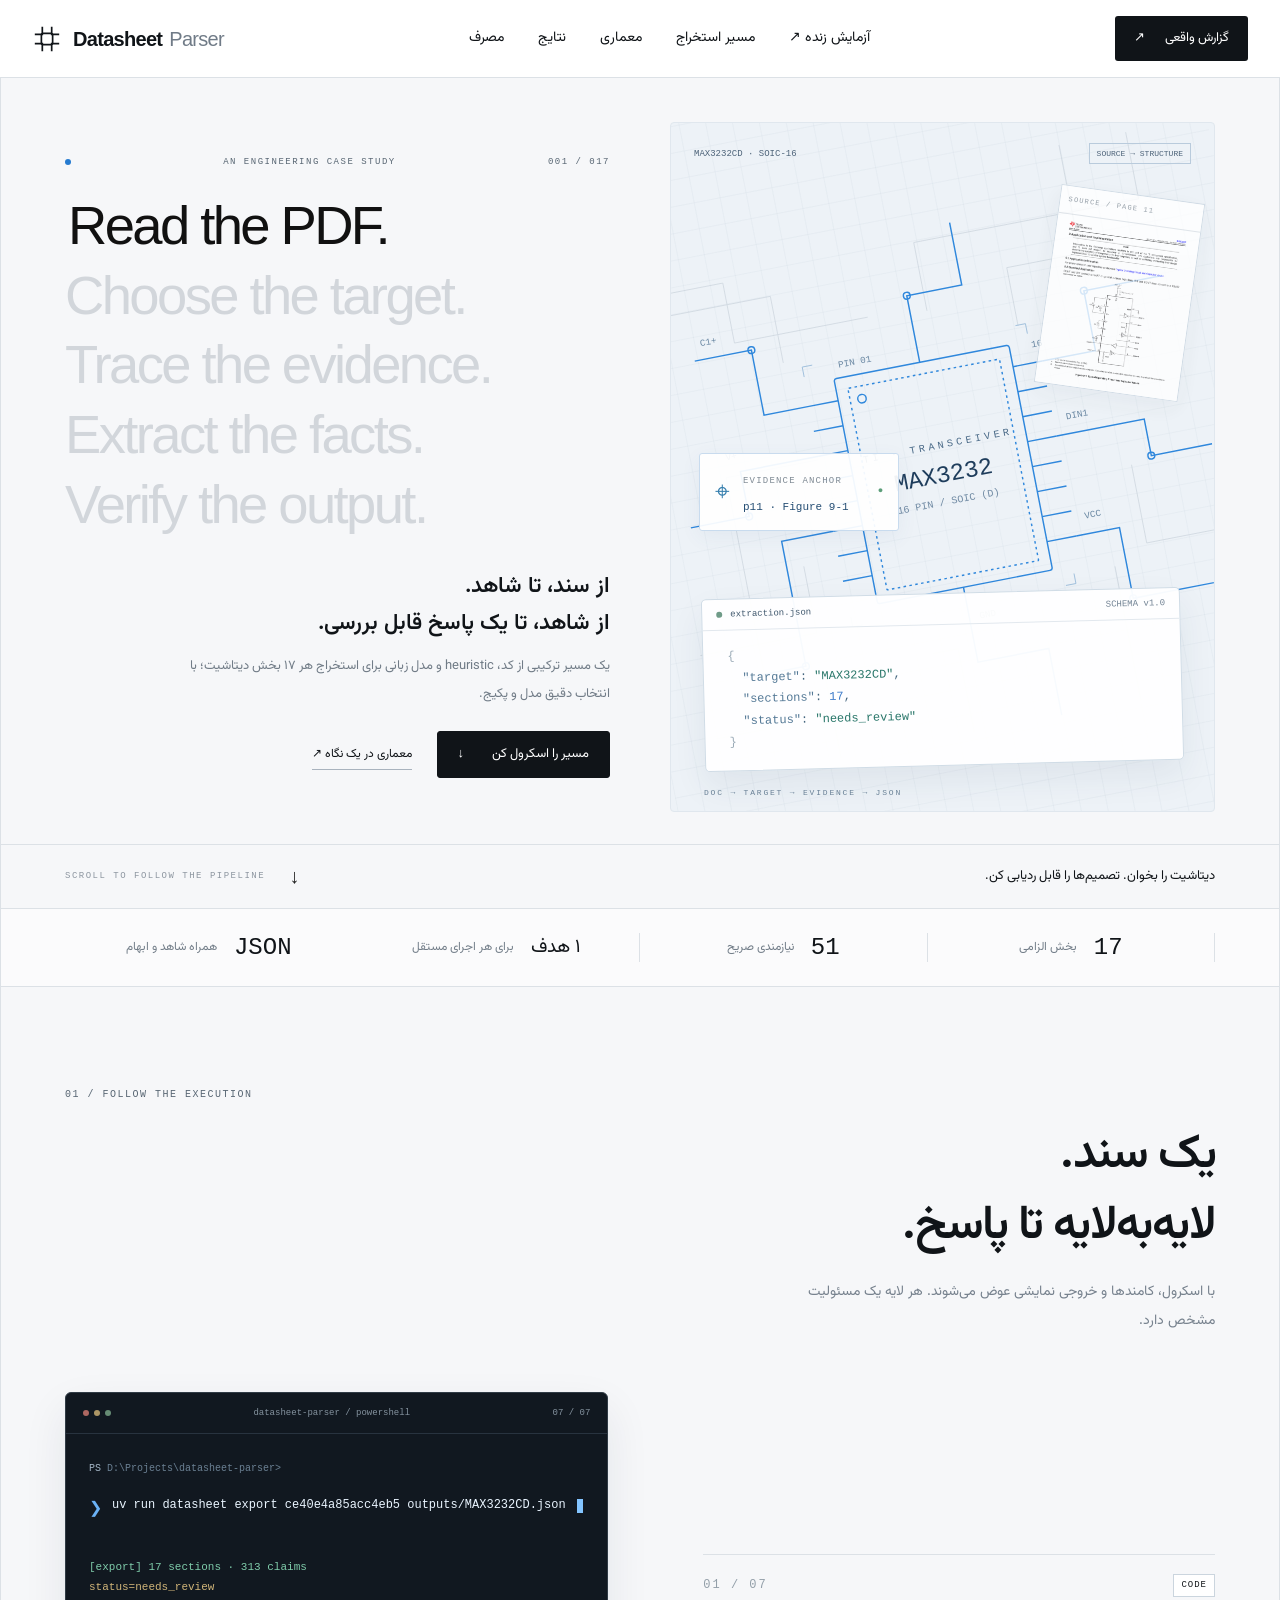
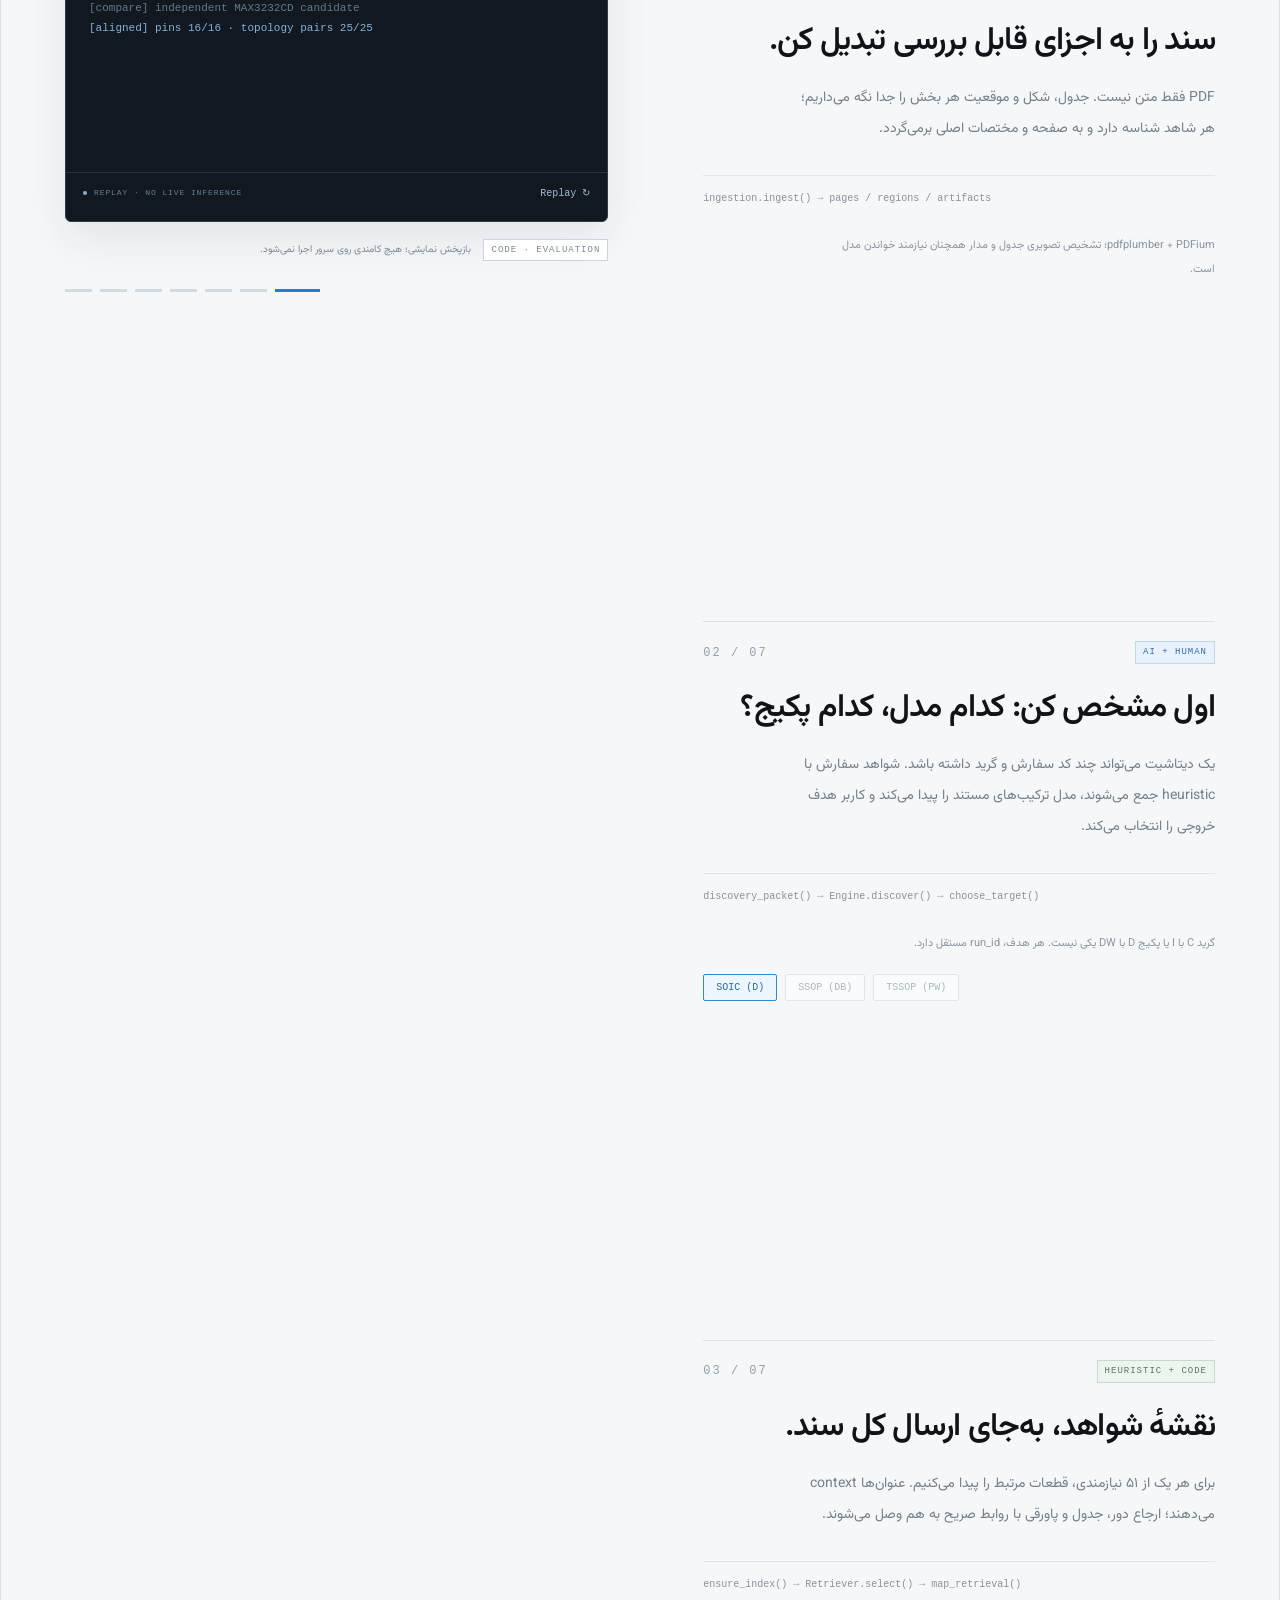
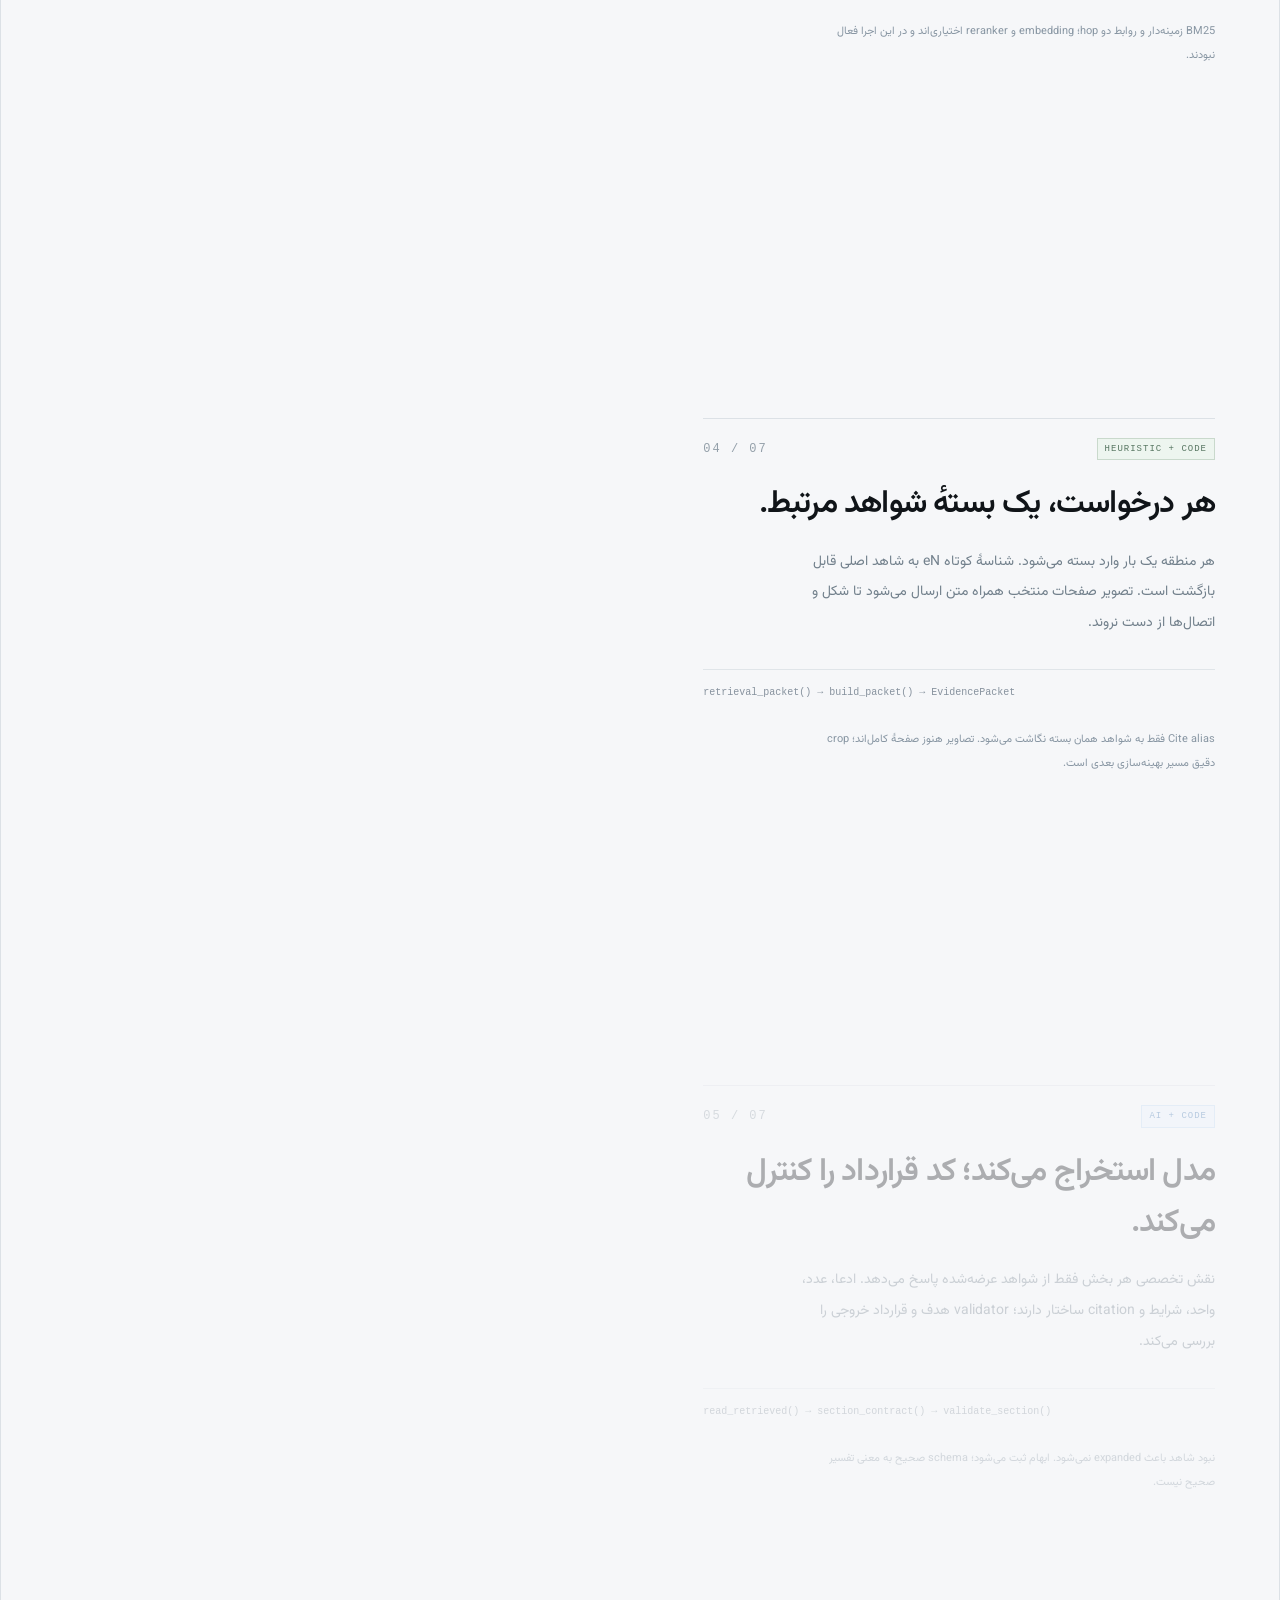
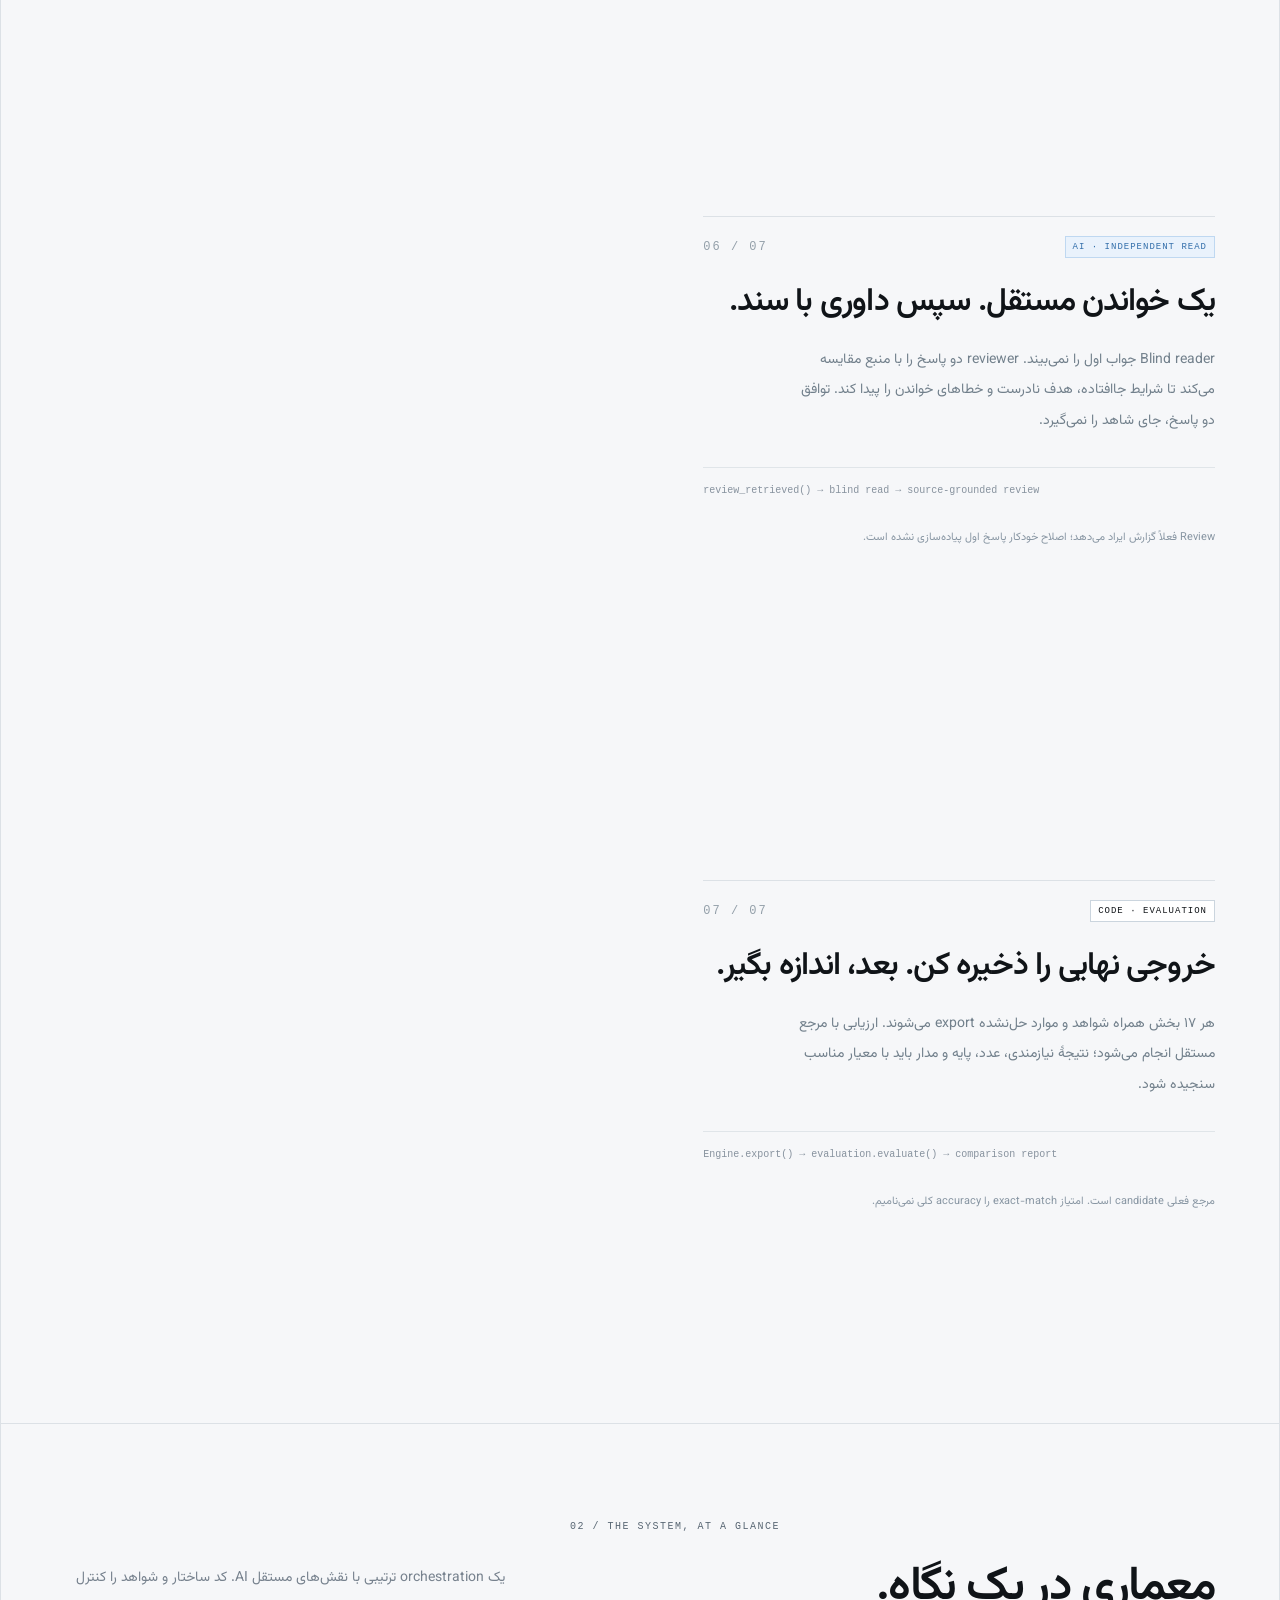
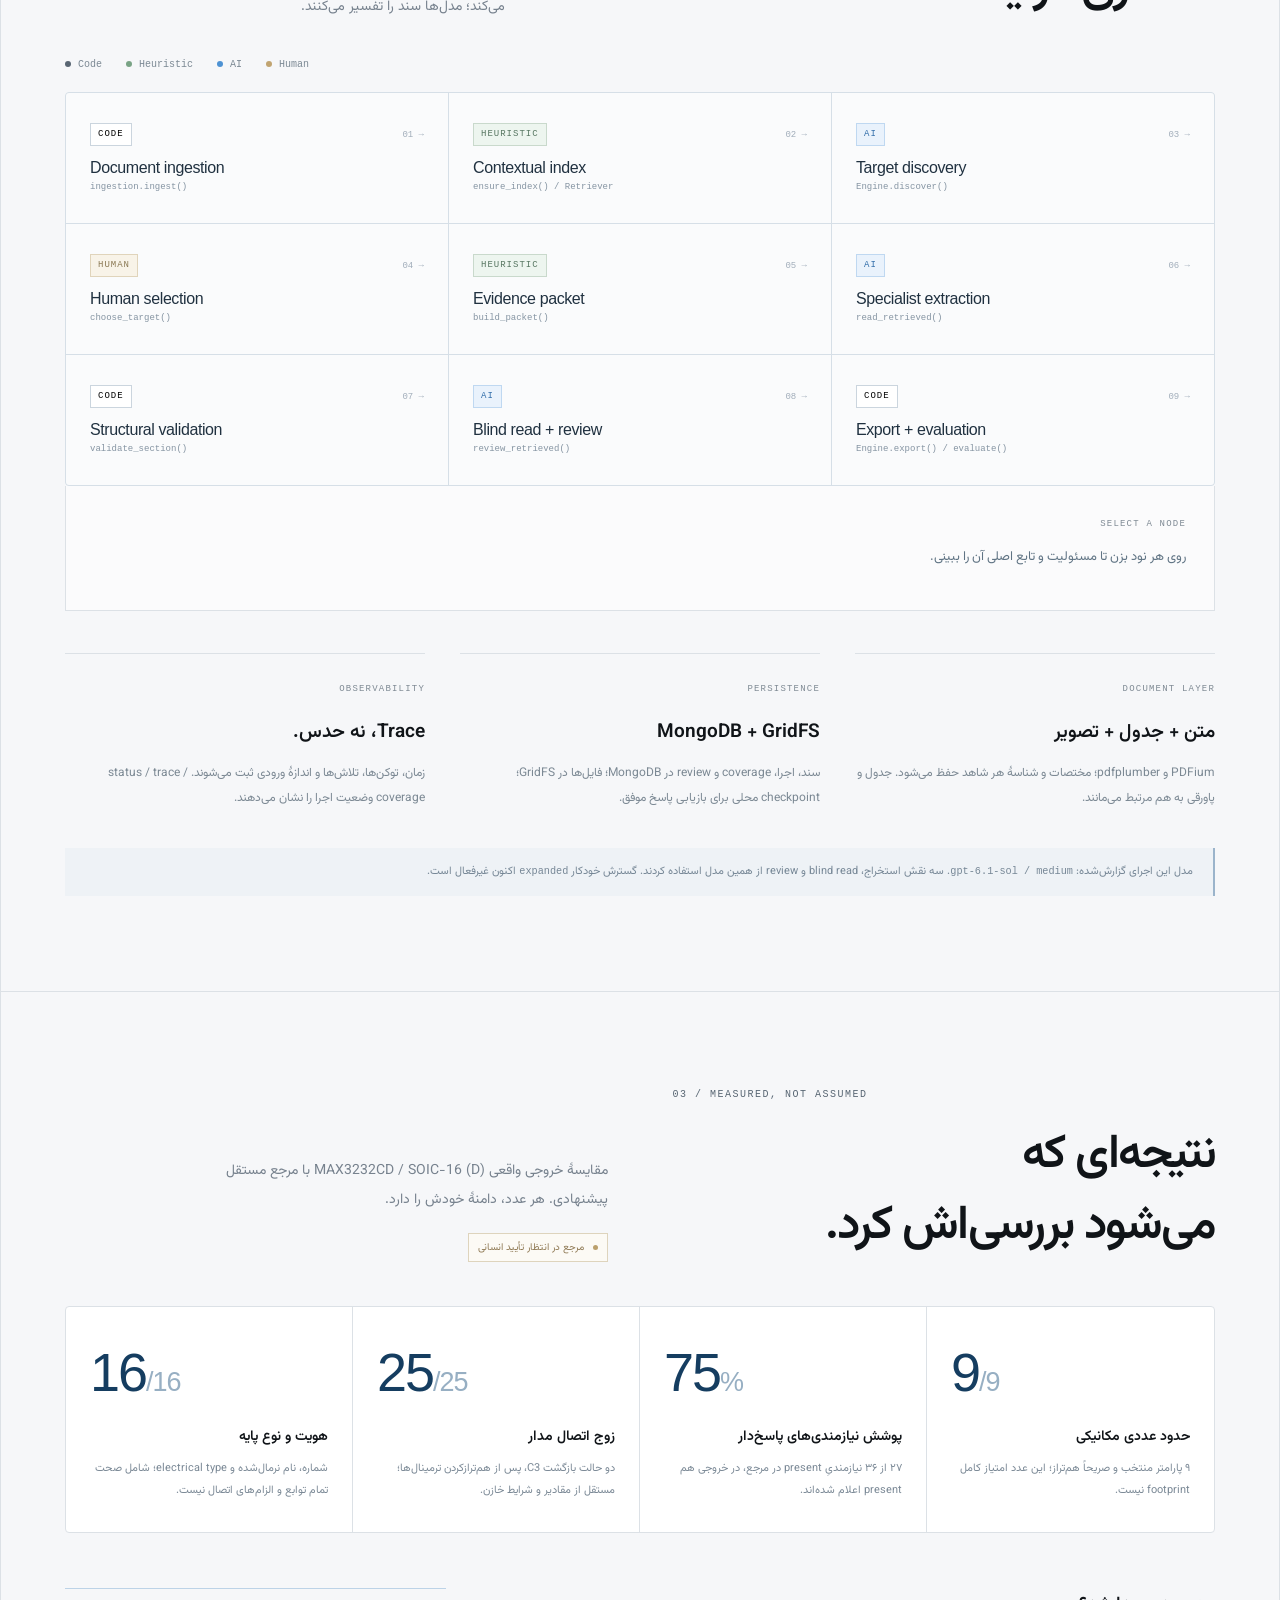
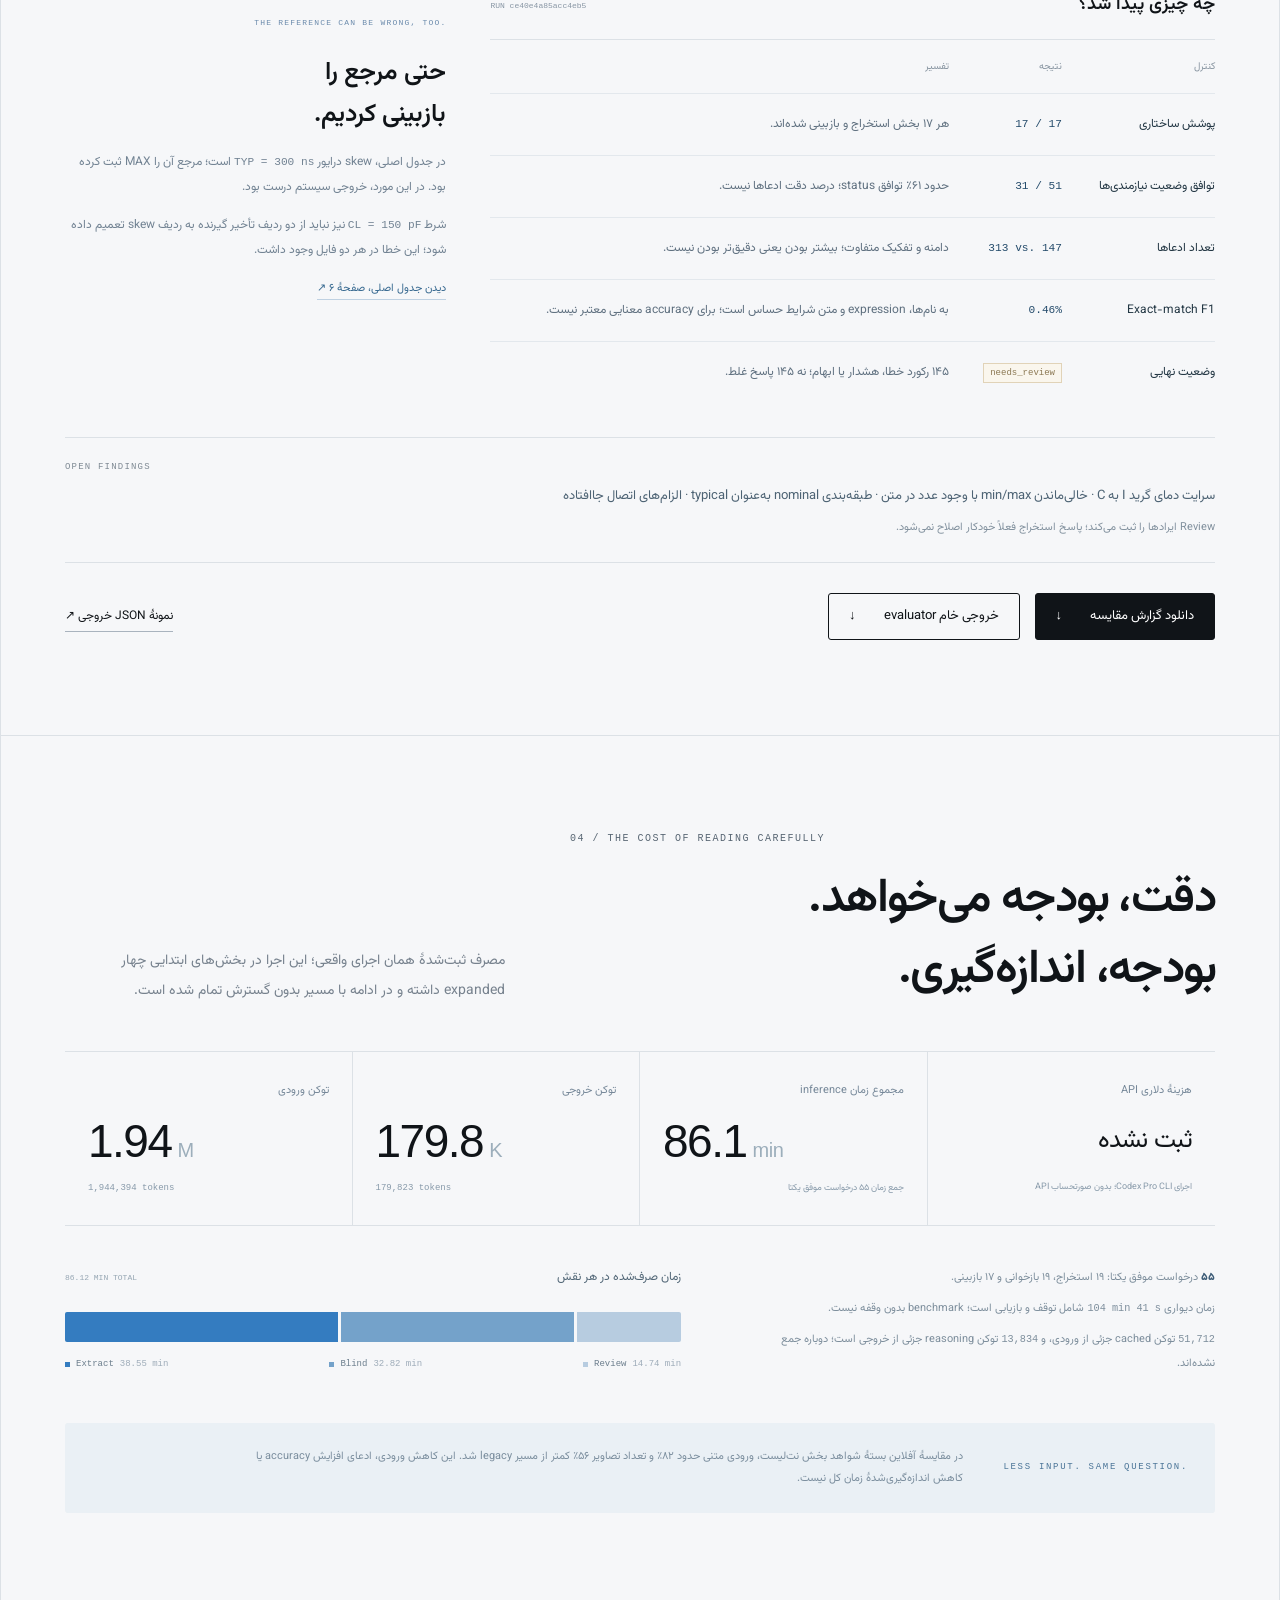
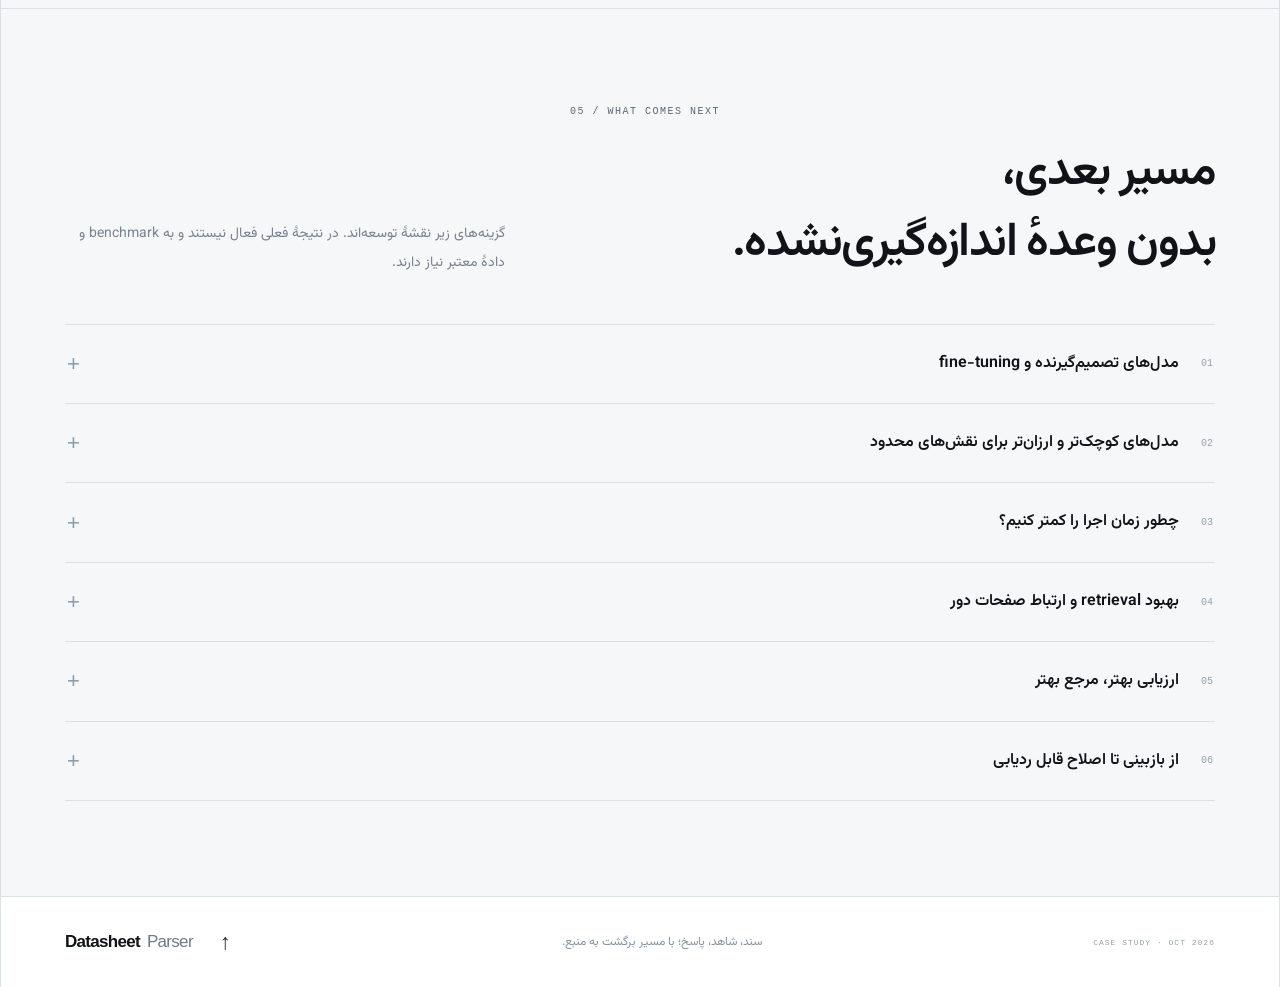
==== commit fa2860a0: "Add live first-target PDF demo with router inference and durable progress" ====
--- a/landing/index.html
+++ b/landing/index.html
@@ -14,7 +14,7 @@
 <a class="skip-link" href="#journey">رفتن به معماری</a>
 <header class="topbar">
   <a class="brand" href="#top" aria-label="Datasheet Parser، ابتدای صفحه" dir="ltr"><svg viewBox="0 0 32 32" aria-hidden="true"><path d="M11 3v8H3m18-8v8h8M3 21h8v8m18-8h-8v8"/><rect x="10" y="10" width="12" height="12" rx="2"/></svg>Datasheet<span>Parser</span></a>
-  <nav aria-label="منوی اصلی"><a href="#journey">مسیر استخراج</a><a href="#architecture">معماری</a><a href="#results">نتایج</a><a href="#cost">مصرف</a></nav>
+  <nav aria-label="منوی اصلی"><a href="http://185.243.48.232:8095">آزمایش زنده ↗</a><a href="#journey">مسیر استخراج</a><a href="#architecture">معماری</a><a href="#results">نتایج</a><a href="#cost">مصرف</a></nav>
   <a class="nav-cta" href="#results">گزارش واقعی <span aria-hidden="true">↗</span></a>
 </header>
 <main id="top" class="page-shell">
